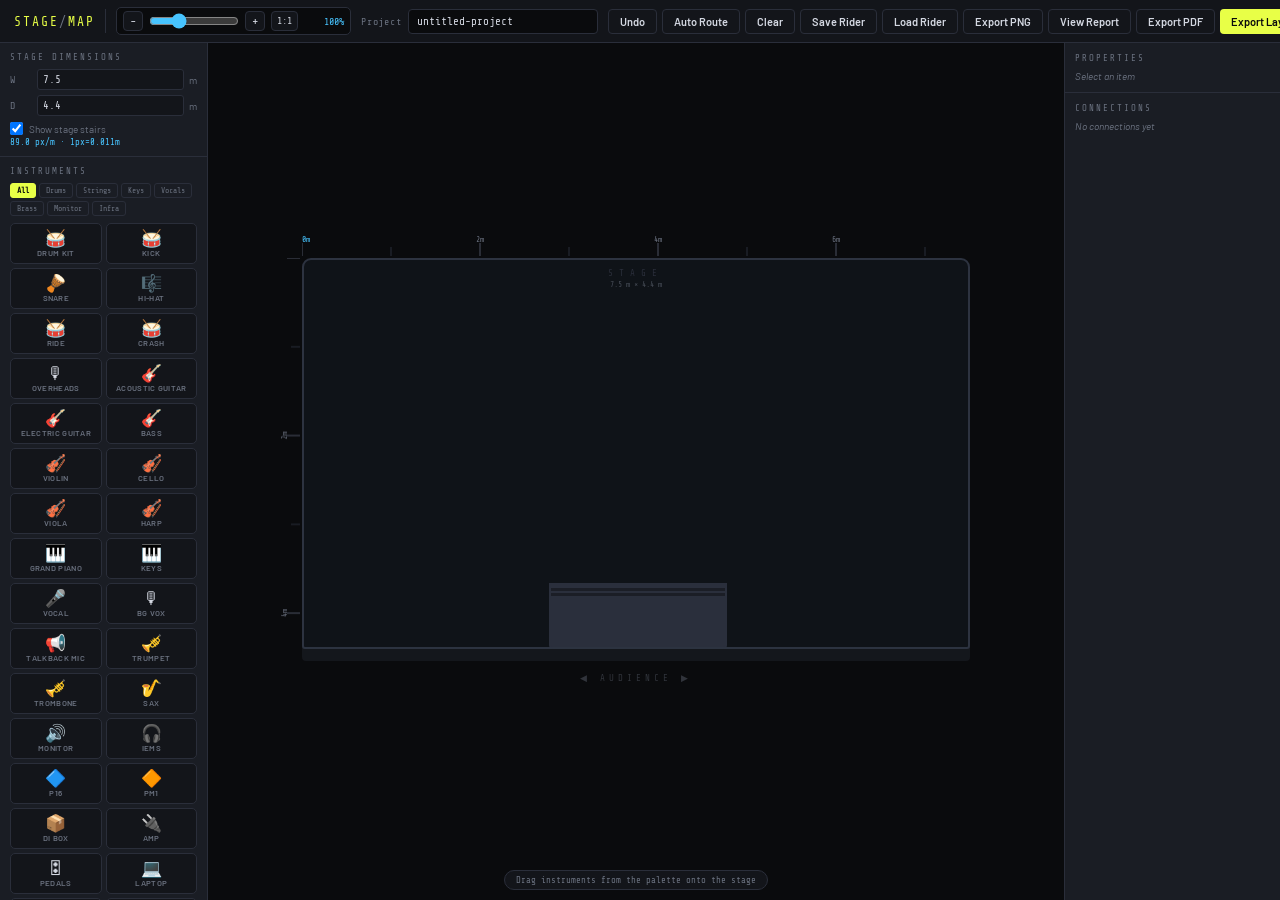
==== stage-designer-v2.html @ 342ffa85 "first commit 2" ====
<!DOCTYPE html>
<html lang="en">
<head>
<meta charset="UTF-8">
<meta name="viewport" content="width=device-width, initial-scale=1.0">
<title>Stage Designer</title>
<style>
@import url('https://fonts.googleapis.com/css2?family=Share+Tech+Mono&family=Barlow:wght@300;400;600;700&display=swap');
:root {
  --bg:#0a0b0d; --surface:#13151a; --panel:#1a1d24; --border:#2a2e3a;
  --accent:#e8ff47; --accent2:#47c4ff; --accent3:#ff6b47; --accent4:#c47fff;
  --text:#d4d8e2; --muted:#6b7280; --stage-bg:#0f1318; --stage-border:#2d3340;
}
*{box-sizing:border-box;margin:0;padding:0;}
body{font-family:'Barlow',sans-serif;background:var(--bg);color:var(--text);height:100vh;overflow:hidden;display:flex;flex-direction:column;}
/* HEADER */
header{display:flex;align-items:center;gap:10px;padding:7px 14px;background:var(--surface);border-bottom:1px solid var(--border);flex-shrink:0;z-index:100;}
.logo{font-family:'Share Tech Mono',monospace;font-size:13px;color:var(--accent);letter-spacing:2px;white-space:nowrap;}
.logo span{color:var(--muted);}
header .sep{width:1px;height:24px;background:var(--border);flex-shrink:0;}
.header-btns{display:flex;gap:5px;margin-left:auto;}
.project-name-wrap{display:flex;align-items:center;gap:6px;margin-left:auto;}
.project-name-label{font-size:10px;color:var(--muted);font-family:'Share Tech Mono',monospace;letter-spacing:.8px;white-space:nowrap;}
.project-name-input{width:190px;max-width:32vw;background:var(--bg);border:1px solid var(--border);border-radius:4px;padding:5px 8px;color:var(--text);font-size:11px;font-family:'Share Tech Mono',monospace;outline:none;}
.project-name-input:focus{border-color:var(--accent2);}
.btn{padding:5px 11px;border-radius:4px;font-family:'Barlow',sans-serif;font-size:11px;font-weight:600;cursor:pointer;border:none;transition:all .15s;white-space:nowrap;}
.btn-ghost{background:transparent;border:1px solid var(--border);color:var(--text);}
.btn-ghost:hover{border-color:var(--accent);color:var(--accent);}
.btn-primary{background:var(--accent);color:#0a0b0d;}
.btn-primary:hover{background:#d4e83d;}
.btn-danger{background:transparent;border:1px solid var(--accent3);color:var(--accent3);}
.btn-danger:hover{background:var(--accent3);color:#fff;}
.zoom-controls{display:flex;align-items:center;gap:6px;background:var(--bg);border:1px solid var(--border);border-radius:5px;padding:3px 6px;}
.zoom-btn{width:20px;height:20px;border:1px solid var(--border);border-radius:4px;background:var(--surface);color:var(--text);font-family:'Share Tech Mono',monospace;font-size:12px;cursor:pointer;line-height:1;}
.zoom-btn:hover{border-color:var(--accent2);color:var(--accent2);}
.zoom-range{width:90px;accent-color:var(--accent2);}
.zoom-value{font-family:'Share Tech Mono',monospace;font-size:10px;color:var(--accent2);width:40px;text-align:right;}
/* LAYOUT */
.workspace{display:flex;flex:1;overflow:hidden;}
/* SIDEBAR */
.sidebar{width:208px;flex-shrink:0;background:var(--panel);border-right:1px solid var(--border);display:flex;flex-direction:column;overflow-y:auto;}
.ss{padding:9px 10px;border-bottom:1px solid var(--border);}
.st{font-family:'Share Tech Mono',monospace;font-size:9px;color:var(--muted);text-transform:uppercase;letter-spacing:2px;margin-bottom:7px;}
/* DIMS */
.dim-row{display:flex;align-items:center;gap:5px;margin-bottom:5px;}
.dim-label{font-size:10px;color:var(--muted);width:22px;flex-shrink:0;font-family:'Share Tech Mono',monospace;}
.dim-input{flex:1;min-width:0;background:var(--surface);border:1px solid var(--border);border-radius:3px;padding:3px 5px;color:var(--text);font-size:11px;font-family:'Share Tech Mono',monospace;outline:none;}
.dim-input:focus{border-color:var(--accent);}
.dim-unit{font-size:10px;color:var(--muted);flex-shrink:0;}
.scale-d{font-family:'Share Tech Mono',monospace;font-size:9px;color:var(--accent2);margin-top:2px;}
/* CATS */
.cat-tabs{display:flex;flex-wrap:wrap;gap:3px;margin-bottom:7px;}
.cat-tab{padding:2px 6px;font-size:8px;font-family:'Share Tech Mono',monospace;border-radius:3px;cursor:pointer;border:1px solid var(--border);background:transparent;color:var(--muted);transition:all .12s;}
.cat-tab.active{background:var(--accent);color:#0a0b0d;border-color:var(--accent);font-weight:700;}
/* PALETTE */
.pal-grid{display:grid;grid-template-columns:1fr 1fr;gap:4px;}
.pal-tile{background:var(--surface);border:1px solid var(--border);border-radius:5px;padding:5px 3px;cursor:grab;text-align:center;transition:all .15s;user-select:none;display:flex;flex-direction:column;align-items:center;gap:2px;}
.pal-tile:hover{border-color:var(--accent);background:rgba(232,255,71,.05);}
.pal-tile.snake-tile{border-color:#c47fff44;background:#13101a;}
.pal-tile.snake-tile:hover{border-color:var(--accent4);}
.pal-tile:active{cursor:grabbing;}
.ti{font-size:17px;line-height:1;}
.tn{font-size:8px;color:var(--muted);font-weight:600;text-transform:uppercase;letter-spacing:.3px;}
/* CABLES */
.cable-colors{display:flex;flex-direction:column;gap:3px;}
.ccrow{display:flex;align-items:center;gap:6px;cursor:pointer;padding:3px 4px;border-radius:3px;transition:background .1s;}
.ccrow:hover{background:var(--surface);}
.ccrow.selected{background:var(--surface);outline:1px solid var(--border);}
.cswatch{width:14px;height:6px;border-radius:2px;flex-shrink:0;}
.clabel{font-size:10px;color:var(--text);}
/* LEGEND */
.leg-list{display:flex;flex-direction:column;gap:3px;}
.leg-item{display:flex;align-items:center;gap:6px;font-size:10px;color:var(--text);}
.leg-dot{width:8px;height:8px;border-radius:50%;flex-shrink:0;}
/* STAGE */
.stage-container{flex:1;background:var(--bg);overflow:hidden;position:relative;}
.stage-hint{position:absolute;bottom:10px;left:50%;transform:translateX(-50%);font-family:'Share Tech Mono',monospace;font-size:9px;color:var(--muted);background:var(--surface);padding:4px 11px;border-radius:20px;border:1px solid var(--border);pointer-events:none;white-space:nowrap;z-index:10;}
#canvas-wrap{width:100%;height:100%;position:relative;overflow:hidden;}
#canvas-wrap.is-panning{cursor:grabbing;}
canvas#conn-canvas{position:absolute;top:0;left:0;width:100%;height:100%;pointer-events:auto;z-index:2;}
#stage-platform{position:absolute;background:var(--stage-bg);border:2px solid var(--stage-border);border-radius:9px 9px 3px 3px;z-index:0;}
#stage-platform::after{content:'';position:absolute;bottom:-14px;left:-2px;right:-2px;height:14px;background:var(--stage-border);border-radius:0 0 4px 4px;opacity:.3;}
#stage-stairs{position:absolute;bottom:-2px;height:16px;background:var(--stage-border);border:2px solid var(--stage-border);border-top:none;border-radius:0 0 4px 4px;opacity:.9;display:none;pointer-events:none;}
#stage-stairs::before,#stage-stairs::after{content:'';position:absolute;left:0;right:0;height:3px;background:rgba(10,11,13,.45);}
#stage-stairs::before{top:5px;}
#stage-stairs::after{top:10px;}
#stage-inner-label{position:absolute;top:8px;left:50%;transform:translateX(-50%);display:flex;flex-direction:column;align-items:center;gap:2px;pointer-events:none;z-index:1;}
#stage-name{font-family:'Share Tech Mono',monospace;font-size:9px;color:var(--border);letter-spacing:6px;}
#stage-dims{font-family:'Share Tech Mono',monospace;font-size:8px;color:var(--muted);opacity:.6;}
#ruler-h,#ruler-v{position:absolute;background:transparent;z-index:1;pointer-events:none;}
#ruler-h{height:20px;}#ruler-v{width:20px;}
#audience-label{position:absolute;font-family:'Share Tech Mono',monospace;font-size:9px;color:var(--muted);letter-spacing:4px;opacity:.4;pointer-events:none;z-index:1;text-align:center;white-space:nowrap;}
/* INSTRUMENTS */
.si{position:absolute;z-index:3;cursor:move;display:flex;flex-direction:column;align-items:center;gap:2px;user-select:none;padding:4px;}
.si:hover .ib{border-color:var(--accent);}
.si.selected .ib{border-color:var(--accent);box-shadow:0 0 0 2px rgba(232,255,71,.2);}
.si.connecting-source .ib{border-color:var(--accent2);animation:pc 1s ease-in-out infinite;}
@keyframes pc{0%,100%{box-shadow:0 0 0 2px rgba(71,196,255,.3);}50%{box-shadow:0 0 0 7px rgba(71,196,255,.07);}}
.ib{background:var(--panel);border:2px solid var(--border);border-radius:8px;display:flex;align-items:center;justify-content:center;transition:all .15s;position:relative;flex-shrink:0;}
/* SNAKE specific */
.si.is-snake .ib{border-color:#c47fff55;background:#120f1a;border-radius:4px;}
.si.is-snake:hover .ib{border-color:var(--accent4);}
.si.is-snake.selected .ib{border-color:var(--accent4);box-shadow:0 0 0 2px rgba(196,127,255,.25);}
.si.is-snake .snake-channels{display:grid;grid-template-columns:repeat(4, minmax(0, 1fr));gap:3px;padding:3px;justify-content:center;width:100%;max-width:120px;margin:0 auto;}
.si.is-snake .snake-ch-pin{width:14px;height:14px;border-radius:50%;border:1.5px solid var(--accent4);cursor:crosshair;position:relative;transition:all .12s;flex-shrink:0;display:flex;align-items:center;justify-content:center;font-family:'Share Tech Mono',monospace;font-size:7px;line-height:1;color:#d9b8ff;font-weight:700;}
.si.is-snake .snake-ch-pin:hover{background:var(--accent4);transform:scale(1.3);}
.si.is-snake .snake-ch-pin.used{background:rgba(196,127,255,.4);}
.si.is-snake .snake-ch-pin.out-pin{color:#9affca;border-color:#47ffa0;}
.snake-label-row{display:flex;align-items:center;gap:4px;padding:2px 4px;}
.snake-badge{font-family:'Share Tech Mono',monospace;font-size:8px;color:var(--accent4);background:rgba(196,127,255,.1);border:1px solid #c47fff44;padding:1px 5px;border-radius:10px;white-space:nowrap;}
/* channel badge */
.ich{position:absolute;top:-6px;right:-6px;background:var(--accent);color:#0a0b0d;font-family:'Share Tech Mono',monospace;font-size:7px;font-weight:700;min-width:15px;height:15px;border-radius:8px;padding:0 2px;display:flex;align-items:center;justify-content:center;}
.ilabel{font-size:9px;color:var(--text);font-weight:600;text-align:center;white-space:nowrap;background:rgba(10,11,13,.88);padding:1px 5px;border-radius:3px;max-width:90px;overflow:hidden;text-overflow:ellipsis;}
.iconn{position:absolute;bottom:-4px;left:50%;transform:translateX(-50%);width:8px;height:8px;background:var(--accent2);border-radius:50%;border:2px solid var(--bg);cursor:crosshair;z-index:5;transition:all .15s;}
.iconn:hover{transform:translateX(-50%) scale(1.5);background:#fff;}
.iconn.used{background:rgba(71,196,255,.45);border-color:#1a1d24;cursor:not-allowed;}
.iconn.stereo-left{left:40%;}
.iconn.stereo-right{left:60%;}
.pin-tag{position:absolute;bottom:-16px;font-family:'Share Tech Mono',monospace;font-size:7px;color:var(--accent2);opacity:.85;pointer-events:none;}
.pin-tag.left{left:37%;}
.pin-tag.right{left:57%;}
.drum-pin-row{display:flex;flex-wrap:wrap;justify-content:center;gap:6px;max-width:120px;margin-top:2px;}
.drum-pin-wrap{display:flex;flex-direction:column;align-items:center;gap:2px;min-width:16px;}
.drum-pin-row .iconn{position:static;transform:none;left:auto;bottom:auto;width:9px;height:9px;border-width:1.5px;}
.drum-pin-row .iconn:hover{transform:scale(1.35);}
.drum-pin-tag{position:static;left:auto;bottom:auto;font-size:7px;line-height:1;color:var(--accent2);opacity:.9;}
.iface{display:flex;flex-direction:column;align-items:center;gap:2px;}
/* RIGHT PANEL */
.rpanel{width:216px;flex-shrink:0;background:var(--panel);border-left:1px solid var(--border);display:flex;flex-direction:column;overflow-y:auto;}
.pss{padding:10px;border-bottom:1px solid var(--border);}
.pst{font-family:'Share Tech Mono',monospace;font-size:9px;color:var(--muted);text-transform:uppercase;letter-spacing:2px;margin-bottom:7px;}
.pr{display:flex;flex-direction:column;gap:2px;margin-bottom:7px;}
.plbl{font-size:10px;color:var(--muted);}
.pi{background:var(--surface);border:1px solid var(--border);border-radius:3px;padding:4px 6px;color:var(--text);font-size:11px;font-family:'Barlow',sans-serif;width:100%;outline:none;}
.pi:focus{border-color:var(--accent);}
/* size slider */
.size-row{display:flex;align-items:center;gap:7px;margin-bottom:7px;}
.size-row label{font-size:10px;color:var(--muted);width:54px;flex-shrink:0;}
.size-row input[type=range]{flex:1;accent-color:var(--accent);}
.size-val{font-family:'Share Tech Mono',monospace;font-size:10px;color:var(--accent);width:28px;text-align:right;flex-shrink:0;}
.angle-row{display:flex;align-items:center;gap:7px;margin-bottom:7px;}
.angle-row label{font-size:10px;color:var(--muted);width:54px;flex-shrink:0;}
.angle-row input[type=range]{flex:1;accent-color:var(--accent2);}
/* snake props */
.snake-props{margin-top:4px;}
.clist{padding:10px;flex:1;overflow-y:auto;}
.ci{background:var(--surface);border:1px solid var(--border);border-radius:4px;padding:5px 7px;margin-bottom:4px;display:flex;align-items:center;gap:6px;font-size:10px;}
.ci.active{border-color:var(--accent2);box-shadow:0 0 0 1px rgba(71,196,255,.2) inset;}
.cdot{width:7px;height:7px;border-radius:50%;flex-shrink:0;}
.ctext{flex:1;color:var(--text);line-height:1.4;}
.cdel{background:none;border:none;color:var(--muted);cursor:pointer;font-size:13px;}
.cdel:hover{color:var(--accent3);}
.no-conn{font-size:10px;color:var(--muted);font-style:italic;}
.conn-focus-meta{font-size:10px;color:var(--accent2);margin-bottom:7px;font-family:'Share Tech Mono',monospace;}
/* DELETE ZONE */
#dz{position:absolute;bottom:10px;right:226px;background:rgba(255,107,71,.1);border:2px dashed var(--accent3);border-radius:6px;padding:6px 12px;font-family:'Share Tech Mono',monospace;font-size:9px;color:var(--accent3);pointer-events:none;opacity:0;transition:opacity .2s;z-index:20;}
#dz.visible{opacity:1;pointer-events:all;}
::-webkit-scrollbar{width:3px;}::-webkit-scrollbar-track{background:transparent;}::-webkit-scrollbar-thumb{background:var(--border);border-radius:2px;}
</style>
</head>
<body>
<header>
  <div class="logo">STAGE<span>/</span>MAP</div>
  <div class="sep"></div>
  <div class="zoom-controls" title="Stage zoom">
    <button class="zoom-btn" onclick="changeZoom(-0.1)">-</button>
    <input id="zoom-range" class="zoom-range" type="range" min="50" max="220" step="5" value="100" oninput="setZoom(this.value/100)">
    <button class="zoom-btn" onclick="changeZoom(0.1)">+</button>
    <button class="zoom-btn" style="width:auto;padding:0 5px;font-size:10px;" onclick="resetZoom()">1:1</button>
    <span id="zoom-value" class="zoom-value">100%</span>
  </div>
  <div class="project-name-wrap">
    <label class="project-name-label" for="project-name">Project</label>
    <input id="project-name" class="project-name-input" type="text" value="untitled-project" oninput="updateProjectName(this.value)">
  </div>
  <div class="header-btns">
    <button class="btn btn-ghost" onclick="undoAction()">Undo</button>
    <button class="btn btn-ghost" onclick="autoRouteStereoSuggestion()">Auto Route</button>
    <button class="btn btn-ghost" onclick="clearAll()">Clear</button>
    <button class="btn btn-ghost" onclick="saveRider()">Save Rider</button>
    <button class="btn btn-ghost" onclick="triggerLoadRider()">Load Rider</button>
    <button class="btn btn-ghost" onclick="exportPNG()">Export PNG</button>
    <button class="btn btn-ghost" onclick="viewReport()">View Report</button>
    <button class="btn btn-ghost" onclick="exportPDFReport()">Export PDF</button>
    <button class="btn btn-primary" onclick="exportJSON()">Export Layout</button>
  </div>
</header>

<input id="rider-file" type="file" accept="application/json,.json" style="display:none;">

<div class="workspace">
  <!-- LEFT -->
  <div class="sidebar">
    <div class="ss">
      <div class="st">Stage Dimensions</div>
      <div class="dim-row"><span class="dim-label">W</span><input class="dim-input" id="dim-w" type="number" value="7.5" min="3" max="80" step="0.5" oninput="updateStage()"><span class="dim-unit">m</span></div>
      <div class="dim-row"><span class="dim-label">D</span><input class="dim-input" id="dim-d" type="number" value="4.4" min="2" max="50" step="0.5" oninput="updateStage()"><span class="dim-unit">m</span></div>
      <div style="display:flex;align-items:center;gap:6px;margin-top:6px;font-size:10px;color:var(--muted);">
        <input id="stage-stairs-toggle" type="checkbox" checked onchange="toggleStageStairs(this.checked)">
        <label for="stage-stairs-toggle">Show stage stairs</label>
      </div>
      <div class="scale-d" id="scale-d">— px/m</div>
    </div>
    <div class="ss">
      <div class="st">Instruments</div>
      <div class="cat-tabs" id="cat-tabs"></div>
      <div class="pal-grid" id="pal"></div>
    </div>
    <div class="ss">
      <div class="st">Snakes</div>
      <div class="pal-grid" id="snake-pal"></div>
    </div>
    <div class="ss">
      <div class="st">Cable Type</div>
      <div class="cable-colors" id="cable-colors"></div>
    </div>
    <div class="ss">
      <div class="st">Legend</div>
      <div class="leg-list" id="legend"></div>
    </div>
    <div class="ss">
      <div class="st">Tips</div>
      <div style="font-size:10px;color:var(--muted);line-height:1.65;">
        <span style="color:var(--accent2);">Arrange:</span> drag from palette, drag to move.<br>
        <span style="color:var(--accent2);">Connect:</span> click a blue pin → click destination pin.<br>
        <span style="color:var(--accent4);">Snake pins:</span> click a pin to connect it.<br>
        Drag to <span style="color:var(--accent3);">delete zone</span> to remove.
      </div>
    </div>
  </div>

  <!-- STAGE -->
  <div class="stage-container">
    <div id="canvas-wrap">
      <canvas id="conn-canvas"></canvas>
      <div id="stage-platform"><div id="stage-stairs"></div><div id="stage-inner-label"><div id="stage-name">STAGE</div><div id="stage-dims">7.5 m × 4.4 m</div></div></div>
      <canvas id="ruler-h"></canvas>
      <canvas id="ruler-v"></canvas>
      <div id="audience-label">◀ AUDIENCE ▶</div>
      <div id="dz">🗑 DROP TO DELETE</div>
    </div>
    <div class="stage-hint" id="stage-hint">Drag instruments from the palette onto the stage</div>
  </div>

  <!-- RIGHT -->
  <div class="rpanel">
    <div class="pss">
      <div class="pst">Properties</div>
      <div id="no-sel" style="font-size:10px;color:var(--muted);font-style:italic;">Select an item</div>
      <div id="prop-fields" style="display:none;">
        <div class="pr"><label class="plbl">Label</label><input class="pi" id="p-label" type="text" oninput="updProp('label',this.value)"></div>
        <div class="pr"><label class="plbl">Channel / Input</label><input class="pi" id="p-ch" type="text" placeholder="CH 1" oninput="updProp('channel',this.value)"></div>
        <div class="pr"><label class="plbl">Notes</label><input class="pi" id="p-notes" type="text" placeholder="DI, 48v…" oninput="updProp('notes',this.value)"></div>
        <div class="size-row">
          <label>Size</label>
          <input type="range" id="p-size" min="32" max="120" step="4" value="52" oninput="updSize(this.value)">
          <span class="size-val" id="p-size-val">52</span>
        </div>
        <div class="angle-row">
          <label>Angle</label>
          <input type="range" id="p-angle" min="-180" max="180" step="5" value="0" oninput="updAngle(this.value)">
          <span class="size-val" id="p-angle-val">0°</span>
        </div>
        <div id="snake-extra" style="display:none;" class="snake-props">
          <div class="pr"><label class="plbl">Channels (count)</label><input class="pi" id="p-snake-ch" type="number" min="4" max="64" step="4" value="16" oninput="updSnakeChannels(this.value)"></div>
        </div>

        <div id="drum-extra" style="display:none;" class="snake-props">
          <div class="pr">
            <label class="plbl">Drum Mics</label>
            <div style="display:flex;flex-direction:column;gap:5px;background:var(--surface);border:1px solid var(--border);border-radius:4px;padding:8px;">
              <label style="font-size:11px;"><input type="checkbox" value="Kick" onchange="toggleDrumMic(this)"> Kick</label>
              <label style="font-size:11px;"><input type="checkbox" value="Hi-Hat" onchange="toggleDrumMic(this)"> Hi-Hat</label>
              <label style="font-size:11px;"><input type="checkbox" value="Snare" onchange="toggleDrumMic(this)"> Snare</label>
              <label style="font-size:11px;"><input type="checkbox" value="Tom 1" onchange="toggleDrumMic(this)"> Tom 1</label>
              <label style="font-size:11px;"><input type="checkbox" value="Tom 2" onchange="toggleDrumMic(this)"> Tom 2</label>
              <label style="font-size:11px;"><input type="checkbox" value="Tom 3" onchange="toggleDrumMic(this)"> Tom 3</label>
              <label style="font-size:11px;"><input type="checkbox" value="Ride" onchange="toggleDrumMic(this)"> Ride</label>
              <label style="font-size:11px;"><input type="checkbox" value="Crash" onchange="toggleDrumMic(this)"> Crash</label>
              <label style="font-size:11px;"><input type="checkbox" value="Overhead Mono" onchange="toggleDrumMic(this)"> Overhead Mono</label>
              <label style="font-size:11px;"><input type="checkbox" value="Overheads Stereo" onchange="toggleDrumMic(this)"> Overheads Stereo</label>
            </div>
          </div>
          <div class="pr">
            <label class="plbl">Selected Drum Inputs</label>
            <div id="drum-mic-summary" style="font-size:10px;color:var(--accent2);line-height:1.5;background:var(--surface);border:1px solid var(--border);border-radius:4px;padding:8px;">No drum mics selected</div>
          </div>
        </div>

        <button class="btn btn-danger" style="width:100%;margin-top:3px;" onclick="deleteSelected()">Remove</button>
      </div>
    </div>
    <div class="clist">
      <div class="pst">Connections</div>
      <div id="conn-list"><div class="no-conn">No connections yet</div></div>
    </div>
  </div>
</div>

<script>
// ═══════════════════════════════════════════════════════════════
// DATA
// ═══════════════════════════════════════════════════════════════

const CATS = [
  {id:'all',label:'All'},{id:'drums',label:'Drums'},{id:'strings',label:'Strings'},
  {id:'keys',label:'Keys'},{id:'vocals',label:'Vocals'},{id:'brass',label:'Brass'},
  {id:'monitor',label:'Monitor'},{id:'infra',label:'Infra'},
];

const INSTRUMENTS = [
  {type:'drumkit',   cat:'drums',   icon:'🥁', name:'Drum Kit',      wide:true },
  {type:'kick',      cat:'drums',   icon:'🥁', name:'Kick',          wide:false},
  {type:'snare',     cat:'drums',   icon:'🪘', name:'Snare',         wide:false},
  {type:'hihat',     cat:'drums',   icon:'🎼', name:'Hi-Hat',        wide:false},
  {type:'ride',      cat:'drums',   icon:'🥁', name:'Ride',          wide:false},
  {type:'crash',     cat:'drums',   icon:'🥁', name:'Crash',         wide:false},
  {type:'overheads', cat:'drums',   icon:'🎙', name:'Overheads',     wide:false},
  {type:'acguitar',  cat:'strings', icon:'🎸', name:'Acoustic Guitar', wide:false},
  {type:'elguitar',  cat:'strings', icon:'🎸', name:'Electric Guitar', wide:false},
  {type:'bass',      cat:'strings', icon:'🎸', name:'Bass',            wide:false},
  {type:'violin',    cat:'strings', icon:'🎻', name:'Violin',          wide:false},
  {type:'cello',     cat:'strings', icon:'🎻', name:'Cello',           wide:false},
  {type:'viola',     cat:'strings', icon:'🎻', name:'Viola',           wide:false},
  {type:'harp',      cat:'strings', icon:'🎻', name:'Harp',            wide:false},
  {type:'piano',     cat:'keys',    icon:'🎹', name:'Grand Piano',   wide:true, stereo:true },
  {type:'keys',      cat:'keys',    icon:'🎹', name:'Keys',          wide:false, stereo:true },
  {type:'vox',       cat:'vocals',  icon:'🎤', name:'Vocal',         wide:false},
  {type:'bgvox',     cat:'vocals',  icon:'🎙', name:'BG Vox',        wide:false},
  {type:'talkback',  cat:'vocals',  icon:'📢', name:'Talkback Mic',  wide:false},
  {type:'trumpet',   cat:'brass',   icon:'🎺', name:'Trumpet',     wide:false},
  {type:'trombone',  cat:'brass',   icon:'🎺', name:'Trombone',    wide:false},
  {type:'sax',       cat:'brass',   icon:'🎷', name:'Sax',         wide:false},
  {type:'monitor',   cat:'monitor', icon:'🔊', name:'Monitor',     wide:false, requiresOutput:true},
  {type:'iems',      cat:'monitor', icon:'🎧', name:'IEMs',        wide:false},
  {type:'p16',       cat:'monitor', icon:'🔷', name:'P16',         wide:false},
  {type:'pm1',       cat:'monitor', icon:'🔶', name:'PM1',         wide:false, requiresOutput:true},
  {type:'di',        cat:'infra',   icon:'📦', name:'DI Box',      wide:false},
  {type:'amp',       cat:'infra',   icon:'🔌', name:'Amp',         wide:false},
  {type:'pedals',    cat:'infra',   icon:'🎛', name:'Pedals',      wide:false},
  {type:'laptop',    cat:'infra',   icon:'💻', name:'Laptop',      wide:false},
  {type:'midipad',   cat:'infra',   icon:'🟦', name:'MIDI Pad',    wide:false},
  {type:'power',     cat:'infra',   icon:'⚡', name:'Power Outlet',wide:false},
];

const SNAKES = [
  {type:'snake8',  name:'8-ch Snake',  channels:8,  outputs:2 },
  {type:'snake16', name:'16-ch Snake', channels:16, outputs:4 },
  {type:'snake24', name:'24-ch Snake', channels:24, outputs:8 },
  {type:'snake32', name:'32-ch Snake', channels:32, outputs:8 },
];

const CABLE_TYPES = [
  {id:'xlr',      label:'XLR',       color:'#47c4ff'},
  {id:'ts',       label:'TS / TRS',  color:'#e8ff47'},
  {id:'speakon',  label:'Speakon',   color:'#ff6b47'},
  {id:'ethernet', label:'Ethernet',  color:'#ff9f47'},
  {id:'midi',     label:'MIDI',      color:'#c47fff'},
  {id:'digital',  label:'Digital',   color:'#47ffa0'},
  {id:'power',    label:'Power',     color:'#ff4747'},
];

// ═══════════════════════════════════════════════════════════════
// STATE
// ═══════════════════════════════════════════════════════════════

let instruments = [];   // {id, type, cat, icon, label, channel, notes, x, y, size, wide, isSnake, snakeChannels}
let connections = [];   // {id, fromId, toId, fromPin, toPin, cableType, color, label}
let selectedId = null;
let connectingFrom = null; // {id, pin} pin=null for regular, pin=number for snake
let isDraggingNew = false, newDragData = null;
let selectedCable = 'xlr';
let idCounter = 0;
let drawingLine = null;
let stageW = 7.5, stageD = 4.4;
let stagePx = {left:0,top:0,width:0,height:0};
let pxPerM = 1;
let showStageStairs = true;
let zoomLevel = 1;
let gestureStartZoom = 1;
const ZOOM_MIN = 0.5;
const ZOOM_MAX = 2.2;
let panX = 0;
let panY = 0;
let suppressCanvasClick = false;
let hasUnsavedChanges = false;
let hasInitialized = false;
let projectName = 'untitled-project';
const RIDER_FILE_EXTENSION = '.rider.json';
const HISTORY_LIMIT = 120;
let historyStack = [];
let redoStack = [];
let isRestoringHistory = false;
let connectionHandleCache = [];
let hoveredConnectionId = null;

// ═══════════════════════════════════════════════════════════════
// INIT
// ═══════════════════════════════════════════════════════════════

function init() {
  buildCatTabs(); buildPalette('all'); buildSnakePalette();
  buildCableColors(); buildLegend();
  resizeCanvas(); updateStage(true);
  window.addEventListener('resize', () => { resizeCanvas(); updateStage(true); });
  canvasWrap.addEventListener('wheel', handleStageZoomWheel, { passive: false });
  canvasWrap.addEventListener('gesturestart', handleStageGestureStart, { passive: false });
  canvasWrap.addEventListener('gesturechange', handleStageGestureChange, { passive: false });
  document.getElementById('rider-file').addEventListener('change', handleLoadRiderFile);
  document.getElementById('conn-canvas').addEventListener('mousedown', handleCableHandleMouseDown);
  document.getElementById('conn-canvas').addEventListener('mousemove', handleCanvasConnectionHover);
  document.getElementById('conn-canvas').addEventListener('mouseleave', () => setHoveredConnection(null));
  window.addEventListener('beforeunload', e => {
    if(!hasUnsavedChanges) return;
    e.preventDefault();
    e.returnValue = '';
  });
  document.addEventListener('keydown', handleKeyboardShortcuts);
  hasInitialized = true;
  markClean();
  updateProjectNameUI();
  applyZoom();
  pushHistoryState();
  render();
}

function handleKeyboardShortcuts(e) {
  const key = (e.key || '').toLowerCase();
  const ctrlOrMeta = e.ctrlKey || e.metaKey;
  if(!ctrlOrMeta) return;
  const ae = document.activeElement;
  const isEditable = !!(ae && (ae.tagName === 'INPUT' || ae.tagName === 'TEXTAREA' || ae.isContentEditable));

  if(key === 's') {
    e.preventDefault();
    saveRider();
    return;
  }

  if(key === 'z' && !e.shiftKey) {
    if(isEditable) return;
    e.preventDefault();
    undoAction();
    return;
  }

  if(key === '=' || key === '+') {
    e.preventDefault();
    changeZoom(0.1);
    return;
  }

  if(key === '-' || key === '_') {
    e.preventDefault();
    changeZoom(-0.1);
    return;
  }

  if(key === '0') {
    e.preventDefault();
    resetZoom();
  }
}

function positionWorldElement(el, x, y) {
  if(!el) return;
  el.style.left = `${panX + (x * zoomLevel)}px`;
  el.style.top = `${panY + (y * zoomLevel)}px`;
  el.style.transformOrigin = 'top left';
  el.style.transform = `scale(${zoomLevel})`;
}

function applyZoom() {
  positionWorldElement(document.getElementById('stage-platform'), stagePx.left, stagePx.top);
  positionWorldElement(document.getElementById('ruler-h'), stagePx.left, stagePx.top - 22);
  positionWorldElement(document.getElementById('ruler-v'), stagePx.left - 22, stagePx.top);
  positionWorldElement(document.getElementById('audience-label'), stagePx.left, stagePx.top + stagePx.height + 24);

  instruments.forEach(instr => {
    const el = getEl(instr.id);
    if(el) positionWorldElement(el, instr.x, instr.y);
  });

  const zr = document.getElementById('zoom-range');
  if(zr) zr.value = Math.round(zoomLevel * 100);
  const zv = document.getElementById('zoom-value');
  if(zv) zv.textContent = `${Math.round(zoomLevel * 100)}%`;
  render();
}

function setZoom(nextZoom, anchorX, anchorY) {
  const oldZoom = zoomLevel;
  const z = Math.min(ZOOM_MAX, Math.max(ZOOM_MIN, Number(nextZoom) || 1));
  if(Math.abs(z - zoomLevel) < 0.001) return;
  if(Number.isFinite(anchorX) && Number.isFinite(anchorY)) {
    const worldX = (anchorX - panX) / oldZoom;
    const worldY = (anchorY - panY) / oldZoom;
    panX = anchorX - (worldX * z);
    panY = anchorY - (worldY * z);
  }
  zoomLevel = z;
  applyZoom();
}

function changeZoom(delta) {
  const wr = canvasWrap.getBoundingClientRect();
  const anchorX = (wr.width || 0) / 2;
  const anchorY = (wr.height || 0) / 2;
  setZoom(zoomLevel + delta, anchorX, anchorY);
}

function resetZoom() {
  setZoom(1);
  setPan(0, 0);
}

function setPan(nextX, nextY) {
  panX = Number(nextX) || 0;
  panY = Number(nextY) || 0;
  applyZoom();
}

function handleStageZoomWheel(e) {
  // Pinch zoom on trackpads is exposed as Ctrl/Meta-modified wheel in most browsers.
  if(e.ctrlKey || e.metaKey) {
    e.preventDefault();
    const factor = Math.exp(-e.deltaY * 0.0022);
    const nextZoom = zoomLevel * factor;
    const wr = canvasWrap.getBoundingClientRect();
    setZoom(nextZoom, e.clientX - wr.left, e.clientY - wr.top);
    return;
  }

  // Shift + wheel performs horizontal side scroll.
  if(e.shiftKey) {
    e.preventDefault();
    const horizontalDelta = Math.abs(e.deltaX) > 0 ? e.deltaX : e.deltaY;
    setPan(panX - horizontalDelta, panY);
    return;
  }

  // Two-finger trackpad scroll pans the stage viewport.
  e.preventDefault();
  setPan(panX - e.deltaX, panY - e.deltaY);
}

function handleStageGestureStart(e) {
  e.preventDefault();
  gestureStartZoom = zoomLevel;
}

function handleStageGestureChange(e) {
  // Safari exposes pinch as gesture events with a relative scale.
  e.preventDefault();
  const nextZoom = gestureStartZoom * (e.scale || 1);
  const wr = canvasWrap.getBoundingClientRect();
  setZoom(nextZoom, (wr.width || 0) / 2, (wr.height || 0) / 2);
}

function startPanDrag(e) {
  if(e.button !== 0) return;
  if(e.target.closest('.si')) return;
  const startX = e.clientX;
  const startY = e.clientY;
  const startPanX = panX;
  const startPanY = panY;
  let moved = false;
  canvasWrap.classList.add('is-panning');

  function onMove(ev) {
    const dx = ev.clientX - startX;
    const dy = ev.clientY - startY;
    if(Math.abs(dx) > 2 || Math.abs(dy) > 2) moved = true;
    setPan(startPanX + dx, startPanY + dy);
  }

  function onUp() {
    canvasWrap.classList.remove('is-panning');
    if(moved) suppressCanvasClick = true;
    document.removeEventListener('mousemove', onMove);
    document.removeEventListener('mouseup', onUp);
  }

  document.addEventListener('mousemove', onMove);
  document.addEventListener('mouseup', onUp);
}

function markDirty() {
  if(!hasInitialized) return;
  hasUnsavedChanges = true;
  document.title = '* Stage Designer';
}

function markClean() {
  hasUnsavedChanges = false;
  document.title = 'Stage Designer';
}

function sanitizeProjectName(name) {
  const base = (name || '').trim() || 'untitled-project';
  return base.replace(/[\\/:*?"<>|]/g, '-').replace(/\s+/g, '-').replace(/-+/g, '-').replace(/^[-.]+|[-.]+$/g, '') || 'untitled-project';
}

function updateProjectName(name) {
  const normalized = (name || '').trim();
  projectName = normalized || 'untitled-project';
  markDirty();
}

function updateProjectNameUI() {
  const input = document.getElementById('project-name');
  if(input) input.value = projectName;
}

function setProjectNameFromFileName(fileName) {
  if(!fileName) return;
  let withoutExt = fileName;
  if(withoutExt.toLowerCase().endsWith(RIDER_FILE_EXTENSION.toLowerCase())) {
    withoutExt = withoutExt.slice(0, -RIDER_FILE_EXTENSION.length);
  } else {
    withoutExt = withoutExt.replace(/\.[^.]+$/, '');
  }
  projectName = withoutExt || 'untitled-project';
  updateProjectNameUI();
}

function getRiderSaveFileName() {
  return sanitizeProjectName(projectName) + RIDER_FILE_EXTENSION;
}

function normalizeSnakeChannels(value) {
  const n = Math.max(4, Math.min(64, parseInt(value, 10) || 16));
  return Math.round(n / 4) * 4;
}

function cloneInstruments(list) {
  return list.map(i => ({
    ...i,
    drumMics: Array.isArray(i.drumMics) ? [...i.drumMics] : i.drumMics,
  }));
}

function cloneConnections(list) {
  return list.map(c => ({...c}));
}

function captureSnapshot() {
  return {
    projectName,
    stageW,
    stageD,
    showStageStairs,
    instruments: cloneInstruments(instruments),
    connections: cloneConnections(connections),
    selectedId,
    idCounter,
    selectedCable,
  };
}

function applySnapshot(snapshot, keepCleanState) {
  isRestoringHistory = true;
  instruments.forEach(i => { const el = getEl(i.id); if(el) el.remove(); });

  projectName = snapshot.projectName || 'untitled-project';
  stageW = snapshot.stageW;
  stageD = snapshot.stageD;
  showStageStairs = snapshot.showStageStairs !== false;
  instruments = cloneInstruments(snapshot.instruments || []);
  connections = cloneConnections(snapshot.connections || []);
  selectedId = snapshot.selectedId || null;
  idCounter = snapshot.idCounter || 0;
  selectedCable = snapshot.selectedCable || 'xlr';
  connectingFrom = null;
  drawingLine = null;

  document.getElementById('dim-w').value = stageW;
  document.getElementById('dim-d').value = stageD;
  const stairsToggle = document.getElementById('stage-stairs-toggle');
  if(stairsToggle) stairsToggle.checked = showStageStairs;
  updateProjectNameUI();
  instruments.forEach(renderInstrument);
  updateStage(true);

  if(selectedId && instruments.some(i => i.id === selectedId)) {
    selectInstrument(selectedId);
  } else {
    selectedId = null;
    document.getElementById('no-sel').style.display='';
    document.getElementById('prop-fields').style.display='none';
  }

  if(keepCleanState) markClean();
  else markDirty();
  isRestoringHistory = false;
}

function pushHistoryState() {
  if(isRestoringHistory) return;
  historyStack.push(captureSnapshot());
  if(historyStack.length > HISTORY_LIMIT) historyStack.shift();
  redoStack = [];
}

function undoAction() {
  if(historyStack.length <= 1) return;
  const current = historyStack.pop();
  redoStack.push(current);
  const previous = historyStack[historyStack.length - 1];
  applySnapshot(previous, false);
}

function serializeLayout() {
  return {
    version:3,
    created:new Date().toISOString(),
    projectName,
    stage:{widthM:stageW, depthM:stageD, showStairs:showStageStairs},
    instruments:instruments.map(({id,type,cat,icon,label,channel,notes,x,y,size,wide,angle,isSnake,snakeChannels,snakeOutputs,requiresOutput,drumMics})=>({id,type,cat,icon,label,channel,notes,x,y,size,wide,angle,isSnake,snakeChannels,snakeOutputs,requiresOutput,drumMics})),
    connections:connections.map(({id,fromId,toId,fromPin,toPin,cableType,color,label,routeX})=>({id,fromId,toId,fromPin,toPin,cableType,color,label,routeX})),
  };
}

function buildCatTabs() {
  const w = document.getElementById('cat-tabs'); w.innerHTML = '';
  CATS.forEach(c => {
    const b = document.createElement('button');
    b.className = 'cat-tab' + (c.id==='all'?' active':'');
    b.textContent = c.label;
    b.onclick = () => {
      document.querySelectorAll('.cat-tab').forEach(x=>x.classList.remove('active'));
      b.classList.add('active'); buildPalette(c.id);
    };
    w.appendChild(b);
  });
}

function buildPalette(cat) {
  const grid = document.getElementById('pal'); grid.innerHTML = '';
  const list = cat==='all' ? INSTRUMENTS : INSTRUMENTS.filter(i=>i.cat===cat);
  list.forEach(instr => {
    const t = makeTile(instr.icon, instr.name, false);
    t.addEventListener('dragstart', e => { isDraggingNew=true; newDragData={...instr,isSnake:false}; e.dataTransfer.effectAllowed='copy'; });
    t.addEventListener('dragend', () => { isDraggingNew=false; newDragData=null; });
    grid.appendChild(t);
  });
}

function buildSnakePalette() {
  const grid = document.getElementById('snake-pal'); grid.innerHTML = '';
  SNAKES.forEach(s => {
    const t = makeTile('🐍', s.name, true);
    t.addEventListener('dragstart', e => {
      isDraggingNew=true;
      newDragData={
		type:s.type,
		cat:'snake',
		icon:'🐍',
		name:s.name,
		isSnake:true,
		snakeChannels:s.channels,
		outputs:s.outputs,
		wide:false
	  };
      e.dataTransfer.effectAllowed='copy';
    });
    t.addEventListener('dragend', () => { isDraggingNew=false; newDragData=null; });
    grid.appendChild(t);
  });
}

function makeTile(icon, name, isSnake) {
  const t = document.createElement('div');
  t.className = 'pal-tile' + (isSnake?' snake-tile':'');
  t.draggable = true;
  t.innerHTML = `<div class="ti">${icon}</div><div class="tn">${name}</div>`;
  return t;
}

function buildCableColors() {
  const c = document.getElementById('cable-colors'); c.innerHTML = '';
  CABLE_TYPES.forEach(ct => {
    const r = document.createElement('div');
    r.className = 'ccrow' + (ct.id===selectedCable?' selected':'');
    r.id = 'cr-'+ct.id;
    r.innerHTML = `<div class="cswatch" style="background:${ct.color}"></div><span class="clabel">${ct.label}</span>`;
    r.onclick = () => { selectedCable=ct.id; document.querySelectorAll('.ccrow').forEach(x=>x.classList.remove('selected')); r.classList.add('selected'); };
    c.appendChild(r);
  });
}

function buildLegend() {
  const l = document.getElementById('legend'); l.innerHTML = '';
  CABLE_TYPES.forEach(ct => {
    const i = document.createElement('div'); i.className='leg-item';
    i.innerHTML = `<div class="leg-dot" style="background:${ct.color}"></div><span>${ct.label}</span>`;
    l.appendChild(i);
  });
}

// ═══════════════════════════════════════════════════════════════
// STAGE
// ═══════════════════════════════════════════════════════════════

function updateStage(skipDirty) {
  const prevW = stageW;
  const prevD = stageD;
  stageW = Math.max(2, Math.min(80, parseFloat(document.getElementById('dim-w').value)||7.5));
  stageD = Math.max(2, Math.min(50, parseFloat(document.getElementById('dim-d').value)||4.4));
  const wrap = document.getElementById('canvas-wrap');
  const ww = wrap.clientWidth||800, wh = wrap.clientHeight||600;
  pxPerM = Math.min(ww*.78/stageW, wh*.60/stageD);
  const sw = stageW*pxPerM, sh = stageD*pxPerM;
  const sl = (ww-sw)/2, st2 = (wh-sh)/2-18;
  const p = document.getElementById('stage-platform');
  p.style.width = `${sw}px`;
  p.style.height = `${sh}px`;
  p.style.bottom = 'unset';
  stagePx = {left:sl,top:st2,width:sw,height:sh};
  applyStageStairs();
  const a = document.getElementById('audience-label');
  a.style.width = `${sw}px`;
  document.getElementById('stage-dims').textContent = `${stageW} m × ${stageD} m`;
  document.getElementById('scale-d').textContent = `${pxPerM.toFixed(1)} px/m · 1px=${(1/pxPerM).toFixed(3)}m`;
  if(!skipDirty) {
    if(prevW !== stageW || prevD !== stageD) pushHistoryState();
    markDirty();
  }
  drawRulers(); applyZoom(); render();
}

function applyStageStairs() {
  const stairs = document.getElementById('stage-stairs');
  if(!stairs) return;
  if(!showStageStairs) {
    stairs.style.display = 'none';
    return;
  }
  const stairsWidth = Math.min(stagePx.width, 2 * pxPerM);
  const stairsDepth = 0.75 * pxPerM;
  stairs.style.display = 'block';
  stairs.style.width = `${stairsWidth}px`;
  stairs.style.height = `${stairsDepth}px`;
  stairs.style.left = `${(stagePx.width - stairsWidth) / 2}px`;
  stairs.style.bottom = '-2px';
}

function toggleStageStairs(enabled) {
  const next = !!enabled;
  if(showStageStairs === next) return;
  pushHistoryState();
  showStageStairs = next;
  applyStageStairs();
  markDirty();
  render();
}

function drawRulers() {
  const {left,top,width,height} = stagePx;
  // H ruler
  const rh = document.getElementById('ruler-h');
  rh.width = Math.ceil(width); rh.height = 20;
  Object.assign(rh.style, {width:width+'px', height:'20px'});
  const chx = rh.getContext('2d'); chx.clearRect(0,0,rh.width,20);
  chx.font='8px Share Tech Mono,monospace';
  for(let m=0;m<=stageW;m++){
    const x=Math.round(m*pxPerM), maj=m%2===0;
    chx.beginPath(); chx.moveTo(x,maj?7:11); chx.lineTo(x,20);
    chx.strokeStyle=maj?'#4a5060':'#282e3a'; chx.stroke();
    if(maj){ chx.fillStyle=m===0||m===stageW?'#47c4ff':'#6b7280'; chx.textAlign=m===0?'left':m===stageW?'right':'center'; chx.fillText(m+'m',x,6); }
  }
  // V ruler
  const rv = document.getElementById('ruler-v');
  rv.width=20; rv.height=Math.ceil(height);
  Object.assign(rv.style,{width:'20px',height:height+'px'});
  const cvx=rv.getContext('2d'); cvx.clearRect(0,0,20,rv.height);
  cvx.font='8px Share Tech Mono,monospace';
  for(let m=0;m<=stageD;m++){
    const y=Math.round(m*pxPerM), maj=m%2===0;
    cvx.beginPath(); cvx.moveTo(maj?7:11,y); cvx.lineTo(20,y);
    cvx.strokeStyle=maj?'#4a5060':'#282e3a'; cvx.stroke();
    if(maj&&m>0&&m<stageD){ cvx.save(); cvx.translate(7,y); cvx.rotate(-Math.PI/2); cvx.fillStyle='#6b7280'; cvx.textAlign='center'; cvx.fillText(m+'m',0,0); cvx.restore(); }
  }
}

// ═══════════════════════════════════════════════════════════════
// CANVAS / RENDER
// ═══════════════════════════════════════════════════════════════

function resizeCanvas() {
  const wrap = document.getElementById('canvas-wrap');
  const cv = document.getElementById('conn-canvas');
  cv.width=wrap.clientWidth; cv.height=wrap.clientHeight;
}

function getEl(id){ return document.getElementById('instr-'+id); }

function getCenterOf(id, pin) {
  if(pin !== undefined && pin !== null) {
    // Handle regular instrument pin keys (L/R/MONO)
    if(pin === 'L' || pin === 'R' || pin === 'MONO') {
      const pinClass = pin === 'L' ? 'stereo-left' : pin === 'R' ? 'stereo-right' : '';
      const selector = pinClass ? `.iconn.${pinClass}` : '.iconn';
      const instrEl = getEl(id);
      const el = instrEl ? instrEl.querySelector(selector) : null;
      if(!el) return getCenterOfEl(id);
      const wr = document.getElementById('canvas-wrap').getBoundingClientRect();
      const er = el.getBoundingClientRect();
      return {x: er.left-wr.left+er.width/2, y: er.top-wr.top+er.height/2};
    }

    // Get snake or dynamic pin position
    let el = document.getElementById(`pin-${id}-${pin}`);
    if(!el) {
      const instrEl = getEl(id);
      if(instrEl) {
        el = instrEl.querySelector(`.iconn[data-pin="${pin}"]`);
      }
    }
    if(!el) return getCenterOfEl(id);
    const wr = document.getElementById('canvas-wrap').getBoundingClientRect();
    const er = el.getBoundingClientRect();
    return {x: er.left-wr.left+er.width/2, y: er.top-wr.top+er.height/2};
  }
  return getCenterOfEl(id);
}

function getCenterOfEl(id) {
  const el = getEl(id); if(!el) return null;
  const wr = document.getElementById('canvas-wrap').getBoundingClientRect();
  const er = el.getBoundingClientRect();
  return {x:er.left-wr.left+er.width/2, y:er.top-wr.top+er.height/2};
}

function pinKey(pin) {
  return pin == null ? 'MONO' : String(pin);
}

function pinForReport(pin) {
  const key = pinKey(pin);
  const outMatch = key.match(/^OUT-(\d+)$/);
  if(outMatch) {
    const idx = parseInt(outMatch[1], 10);
    const letter = indexToLetters(idx);
    return `OUT-${letter} (${idx})`;
  }
  const inMatch = key.match(/^IN-(\d+)$/);
  if(inMatch) {
    return `IN-${parseInt(inMatch[1], 10)}`;
  }
  return key;
}

function indexToLetters(index) {
  let n = Math.max(1, parseInt(index, 10) || 1);
  let out = '';
  while(n > 0) {
    const rem = (n - 1) % 26;
    out = String.fromCharCode(65 + rem) + out;
    n = Math.floor((n - 1) / 26);
  }
  return out || 'A';
}

function isPinUsed(id, pin) {
  const key = pinKey(pin);
  return connections.some(c => {
    const fromKey = pinKey(c.fromPin);
    const toKey = pinKey(c.toPin);
    return (c.fromId === id && fromKey === key) || (c.toId === id && toKey === key);
  });
}

function render() {
  const cv = document.getElementById('conn-canvas');
  const ctx = cv.getContext('2d');
  ctx.clearRect(0,0,cv.width,cv.height);
  connectionHandleCache = [];
  const selectedConnIds = selectedId
    ? connections.filter(c => c.fromId === selectedId || c.toId === selectedId).map(c => c.id)
    : [];
  const focusedConnIds = selectedConnIds.length ? new Set(selectedConnIds) : null;
  connections.forEach(conn => {
    const a = getCenterOf(conn.fromId, conn.fromPin);
    const b = getCenterOf(conn.toId, conn.toPin);
    if(a&&b) {
      const hasFocus = focusedConnIds ? focusedConnIds.has(conn.id) : false;
      const isHovered = hoveredConnectionId === conn.id;
      const isHighlighted = hasFocus || isHovered;
      const isMuted = focusedConnIds ? !hasFocus : !isHovered;
      drawCable(ctx, conn, a, b, false, isMuted, isHighlighted, isHovered);
    }
  });
  if(drawingLine){
    const col = (CABLE_TYPES.find(c=>c.id===selectedCable)||CABLE_TYPES[0]).color;
    drawPreviewCable(ctx, drawingLine.x1, drawingLine.y1, drawingLine.x2, drawingLine.y2, col);
  }
  updateConnList();
}

function buildOrthogonalPoints(a, b, routeX) {
  const midX = Number.isFinite(routeX) ? (panX + (routeX * zoomLevel)) : ((a.x + b.x) / 2);
  return [
    {x:a.x, y:a.y},
    {x:midX, y:a.y},
    {x:midX, y:b.y},
    {x:b.x, y:b.y},
  ];
}

function drawPolyline(ctx, points, color, dashed, muted, highlighted, hovered) {
  if(points.length < 2) return;
  ctx.save();
  ctx.beginPath();
  ctx.setLineDash(dashed ? [7,5] : []);
  ctx.globalAlpha = dashed ? 0.55 : muted ? 0.55 : highlighted ? 1 : 0.92;
  ctx.moveTo(points[0].x, points[0].y);
  for(let i=1;i<points.length;i++) ctx.lineTo(points[i].x, points[i].y);
  ctx.strokeStyle = color;
  ctx.lineWidth = dashed ? 2.2 : hovered ? 4.4 : highlighted ? 3.4 : muted ? 2.4 : 2.8;
  ctx.shadowColor = color;
  ctx.shadowBlur = dashed ? 3 : muted ? 0 : hovered ? 12 : 6;
  ctx.stroke();
  ctx.restore();
}

function brightenHex(hex, amount = 0.45) {
  if(typeof hex !== 'string') return '#ffffff';
  const m = hex.trim().match(/^#([0-9a-fA-F]{6})$/);
  if(!m) return hex;
  const n = parseInt(m[1], 16);
  const r = (n >> 16) & 255;
  const g = (n >> 8) & 255;
  const b = n & 255;
  const mix = v => Math.round(v + ((255 - v) * amount));
  const out = (mix(r) << 16) | (mix(g) << 8) | mix(b);
  return `#${out.toString(16).padStart(6, '0')}`;
}

function drawCable(ctx, conn, a, b, dashed, muted = false, highlighted = false, hovered = false) {
  const points = buildOrthogonalPoints(a, b, conn.routeX);
  const cableColor = hovered ? '#ffffff' : (highlighted ? brightenHex(conn.color, 0.4) : conn.color);
  drawPolyline(ctx, points, cableColor, dashed, muted, highlighted, hovered);

  if(!dashed && !muted) {
    const ends = [points[0], points[points.length-1]];
    ctx.save();
    ends.forEach(p => {
      ctx.beginPath();
      ctx.arc(p.x, p.y, hovered ? 4.2 : 3.5, 0, Math.PI * 2);
      ctx.fillStyle = cableColor;
      ctx.shadowColor = cableColor;
      ctx.shadowBlur = hovered ? 12 : 7;
      ctx.fill();
    });
    ctx.restore();

    if(!dashed) {
      const handle = { x: points[1].x, y: (points[1].y + points[2].y) / 2 };
      connectionHandleCache.push({ id: conn.id, x: handle.x, y: handle.y });
      ctx.save();
      ctx.fillStyle = muted ? 'rgba(10,11,13,0.76)' : 'rgba(10,11,13,0.92)';
      ctx.strokeStyle = hovered ? '#ffffff' : (highlighted ? cableColor : 'rgba(212,216,226,0.55)');
      ctx.lineWidth = hovered ? 2 : 1.3;
      ctx.beginPath();
      ctx.rect(handle.x - 5, handle.y - 5, 10, 10);
      ctx.fill();
      ctx.stroke();
      ctx.restore();
    }
  }
}

function drawPreviewCable(ctx, x1, y1, x2, y2, color) {
  const points = buildOrthogonalPoints({x:x1,y:y1}, {x:x2,y:y2}, null);
  drawPolyline(ctx, points, color, true, false, false, false);
}

function findCableHandleAt(x, y) {
  const radius = 8;
  for(let i=connectionHandleCache.length-1;i>=0;i--) {
    const h = connectionHandleCache[i];
    if(Math.abs(h.x - x) <= radius && Math.abs(h.y - y) <= radius) return h;
  }
  return null;
}

function pointToSegmentDistance(px, py, ax, ay, bx, by) {
  const dx = bx - ax;
  const dy = by - ay;
  if(dx === 0 && dy === 0) return Math.hypot(px - ax, py - ay);
  const t = Math.max(0, Math.min(1, ((px - ax) * dx + (py - ay) * dy) / ((dx * dx) + (dy * dy))));
  const cx = ax + (t * dx);
  const cy = ay + (t * dy);
  return Math.hypot(px - cx, py - cy);
}

function findConnectionAtPoint(x, y) {
  let closest = null;
  let bestDist = Infinity;
  for(let i=connections.length-1; i>=0; i--) {
    const conn = connections[i];
    const a = getCenterOf(conn.fromId, conn.fromPin);
    const b = getCenterOf(conn.toId, conn.toPin);
    if(!a || !b) continue;
    const pts = buildOrthogonalPoints(a, b, conn.routeX);
    for(let s=0; s<pts.length-1; s++) {
      const d = pointToSegmentDistance(x, y, pts[s].x, pts[s].y, pts[s+1].x, pts[s+1].y);
      if(d < bestDist) {
        bestDist = d;
        closest = conn.id;
      }
    }
  }
  return bestDist <= 8 ? closest : null;
}

function handleCanvasConnectionHover(e) {
  const wr = canvasWrap.getBoundingClientRect();
  const x = e.clientX - wr.left;
  const y = e.clientY - wr.top;
  const id = findConnectionAtPoint(x, y);
  setHoveredConnection(id);
}

function handleCableHandleMouseDown(e) {
  const wr = canvasWrap.getBoundingClientRect();
  const x = e.clientX - wr.left;
  const y = e.clientY - wr.top;
  const hit = findCableHandleAt(x, y);
  if(!hit) return;

  e.preventDefault();
  e.stopPropagation();

  const conn = connections.find(c => c.id === hit.id);
  if(!conn) return;
  const snapshot = captureSnapshot();

  function onMove(ev) {
    const nx = ev.clientX - wr.left;
    conn.routeX = (nx - panX) / zoomLevel;
    markDirty();
    render();
  }

  function onUp() {
    document.removeEventListener('mousemove', onMove);
    document.removeEventListener('mouseup', onUp);
    historyStack.push(snapshot);
    if(historyStack.length > HISTORY_LIMIT) historyStack.shift();
    redoStack = [];
  }

  document.addEventListener('mousemove', onMove);
  document.addEventListener('mouseup', onUp);
}

// ═══════════════════════════════════════════════════════════════
// DROP
// ═══════════════════════════════════════════════════════════════

const canvasWrap = document.getElementById('canvas-wrap');
canvasWrap.addEventListener('mousedown', startPanDrag);
canvasWrap.addEventListener('dragover',e=>{e.preventDefault();e.dataTransfer.effectAllowed='copy';});
canvasWrap.addEventListener('drop',e=>{
  e.preventDefault();
  if(!isDraggingNew||!newDragData) return;
  const wr=canvasWrap.getBoundingClientRect();
  const baseSize = newDragData.wide ? 82 : 52;
  const worldX = ((e.clientX - wr.left - panX) / zoomLevel) - (baseSize / 2);
  const worldY = ((e.clientY - wr.top - panY) / zoomLevel) - (baseSize / 2);
  addInstrument(newDragData, worldX, worldY);
  isDraggingNew=false; newDragData=null;
});

// ═══════════════════════════════════════════════════════════════
// INSTRUMENTS
// ═══════════════════════════════════════════════════════════════

function addInstrument(data, x, y) {
  pushHistoryState();
  const id = ++idCounter;
  const size = data.wide ? 82 : 52;
  instruments.push({
    id, type:data.type, cat:data.cat||'infra', icon:data.icon,
    label:data.name, channel:'', notes:'', x, y,
    size, wide:!!data.wide,
	angle: 0,
	stereo: !!data.stereo,
    isSnake:!!data.isSnake,
    snakeChannels: normalizeSnakeChannels(data.snakeChannels || 16),
    snakeOutputs: data.outputs || 0,
    requiresOutput: !!data.requiresOutput,
    drumMics: data.type === 'drumkit' ? [] : null,
  });
  renderInstrument(instruments[instruments.length-1]);
  const newInstr = instruments[instruments.length-1];

  if(newInstr.stereo){
	newInstr.notes = 'Stereo Output (L/R)';
  }
  markDirty();
  document.getElementById('stage-hint').textContent='Click item for properties · Drag to arrange · Use blue pins to connect';
  render();
}

function renderInstrument(instr) {
  const wrap = document.getElementById('canvas-wrap');
  // remove old if exists
  const old = getEl(instr.id); if(old) old.remove();

  const el = document.createElement('div');
  el.className = 'si' + (instr.isSnake?' is-snake':'');
  el.id = 'instr-'+instr.id;
  el.dataset.cat = instr.cat||'';
  positionWorldElement(el, instr.x, instr.y);

  const angle = parseInt(instr.angle || 0, 10);

  if(instr.isSnake) {
    el.innerHTML = `
      <div class="iface" style="transform:rotate(${angle}deg);transform-origin:center center;">
        ${buildSnakeHTML(instr, false)}
      </div>
      <div class="ilabel">${instr.label}</div>
    `;
  } else {
    const bw = instr.size || 52;
    const fontSize = Math.round(bw * 0.44);
    const isStereo = !!instr.stereo;
    const isDrumKit = instr.type === 'drumkit';
    const drumPins = isDrumKit ? getDrumMicPins(instr) : [];
    const monoUsed = !isStereo && isPinUsed(instr.id, 'MONO');
    const leftUsed = isStereo && isPinUsed(instr.id, 'L');
    const rightUsed = isStereo && isPinUsed(instr.id, 'R');
    const drumPinsHTML = drumPins.map(p => `
      <div class="drum-pin-wrap">
        <div class="iconn drum-pin${isPinUsed(instr.id, p.key)?' used':''}" data-pin="${p.key}" title="${p.name}"></div>
        <div class="pin-tag drum-pin-tag">${p.label}</div>
      </div>
    `).join('');
    el.innerHTML = `
      <div class="iface" style="transform:rotate(${angle}deg);transform-origin:center center;">
        <div class="ib" style="width:${bw}px;height:${bw}px;font-size:${fontSize}px;">
          <span>${instr.icon}</span>
          ${instr.channel?`<div class="ich">${instr.channel}</div>`:''}
        </div>
        ${isDrumKit ? `
          <div class="drum-pin-row">${drumPinsHTML}</div>
        ` : isStereo ? `
          <div class="iconn stereo-left${leftUsed?' used':''}" data-pin="L"></div>
          <div class="iconn stereo-right${rightUsed?' used':''}" data-pin="R"></div>
          <div class="pin-tag left">L</div>
          <div class="pin-tag right">R</div>
        ` : `<div class="iconn${monoUsed?' used':''}" data-pin="MONO"></div>`}
      </div>
      <div class="ilabel">${instr.label}</div>
    `;
  }

  // Drag to move
  el.addEventListener('mousedown', e => {
    if(e.target.classList.contains('iconn') || e.target.classList.contains('snake-ch-pin')) return;
    e.stopPropagation();
    selectInstrument(instr.id);
    startDrag(e, instr.id, el);
  });

  // Regular connector dot
  const conn = el.querySelector('.iconn');
  if(conn) {
    const handleRegularPin = e => {
      e.stopPropagation();
      const pin = e.currentTarget.dataset.pin || 'MONO';
      startConnectionFromPin(instr.id, pin, e);
    };
    el.querySelectorAll('.iconn').forEach(pinEl => {
      pinEl.addEventListener('mousedown', handleRegularPin);
    });
  }

  // Snake pin connectors
  if(instr.isSnake) {
    el.querySelectorAll('.snake-ch-pin').forEach(pin => {
      pin.addEventListener('mousedown', e => {
        e.stopPropagation();
        startConnectionFromPin(instr.id, pin.dataset.pin, e);
      });
    });
  }

  wrap.appendChild(el);
}

function buildSnakeHTML(instr, includeLabel = true) {
  const ch = instr.snakeChannels || 16;
  const outputs = instr.snakeOutputs || 0;
  const bw = Math.max(instr.size||80, 80);

  let inputPins = '';
  for(let i=1;i<=ch;i++){
    const isUsed = connections.some(c => (c.fromId===instr.id&&c.fromPin==='IN-'+i)||(c.toId===instr.id&&c.toPin==='IN-'+i));
    inputPins += `<div id="pin-${instr.id}-IN-${i}" class="snake-ch-pin${isUsed?' used':''}" data-pin="IN-${i}" title="Input ${i}">${i}</div>`;
  }

  let outputPins = '';
  for(let i=1;i<=outputs;i++){
    const isUsed = connections.some(c => (c.fromId===instr.id&&c.fromPin==='OUT-'+i)||(c.toId===instr.id&&c.toPin==='OUT-'+i));
    const label = indexToLetters(i);
    outputPins += `<div id="pin-${instr.id}-OUT-${i}" class="snake-ch-pin out-pin${isUsed?' used':''}" data-pin="OUT-${i}" title="Output ${label}">${label}</div>`;
  }

  return `
    <div class="ib" style="width:${bw}px;min-height:60px;padding:4px;flex-direction:column;font-size:0;">
      <div class="snake-label-row">
        <span style="font-size:16px;">🐍</span>
        <span class="snake-badge">${ch}in / ${outputs}out</span>
        ${instr.channel?`<div class="ich" style="position:relative;top:0;right:0;">${instr.channel}</div>`:''}
      </div>

      <div style="font-size:9px;color:#c47fff;margin-top:4px;">INPUTS</div>
      <div class="snake-channels">${inputPins}</div>

      <div style="font-size:9px;color:#47ffa0;margin-top:6px;">OUTPUTS</div>
      <div class="snake-channels">${outputPins}</div>
    </div>
    ${includeLabel ? `<div class="ilabel">${instr.label}</div>` : ''}
    <div class="iconn"></div>
  `;
}

function refreshSnakePins(id) {
  const instr = instruments.find(i=>i.id===id); if(!instr||!instr.isSnake) return;
  const el = getEl(id); if(!el) return;
  el.querySelectorAll('.snake-ch-pin').forEach(pin => {
    const p = pin.dataset.pin;
    const used = isPinUsed(id, p);
    pin.classList.toggle('used', used);
  });
}

function refreshConnectorStates(id) {
  const instr = instruments.find(i => i.id === id);
  if(!instr) return;
  if(instr.isSnake) {
    refreshSnakePins(id);
    return;
  }
  renderInstrument(instr);
}

function startDrag(e, id, el) {
  const dragSnapshot = captureSnapshot();
  const wr = document.getElementById('canvas-wrap').getBoundingClientRect();
  const instr = instruments.find(i=>i.id===id);
  if(!instr) return;
  const pointerWorldStartX = (e.clientX - wr.left - panX) / zoomLevel;
  const pointerWorldStartY = (e.clientY - wr.top - panY) / zoomLevel;
  const offsetWorldX = pointerWorldStartX - instr.x;
  const offsetWorldY = pointerWorldStartY - instr.y;
  let moved = false;
  const dz = document.getElementById('dz'); dz.classList.add('visible');
  function onMove(e){
    const x = ((e.clientX - wr.left - panX) / zoomLevel) - offsetWorldX;
    const y = ((e.clientY - wr.top - panY) / zoomLevel) - offsetWorldY;
    moved = true;
    instr.x=x; instr.y=y;
    positionWorldElement(el, instr.x, instr.y);
    render();
    const dzr=dz.getBoundingClientRect();
    dz.style.background=(e.clientX>=dzr.left&&e.clientX<=dzr.right&&e.clientY>=dzr.top&&e.clientY<=dzr.bottom)?'rgba(255,107,71,.28)':'rgba(255,107,71,.1)';
  }
  function onUp(e){
    dz.classList.remove('visible'); dz.style.background='rgba(255,107,71,.1)';
    const dzr=dz.getBoundingClientRect();
    if(e.clientX>=dzr.left&&e.clientX<=dzr.right&&e.clientY>=dzr.top&&e.clientY<=dzr.bottom) deleteInstrument(id);
    else if(moved) {
      historyStack.push(dragSnapshot);
      if(historyStack.length > HISTORY_LIMIT) historyStack.shift();
      redoStack = [];
      markDirty();
    }
    document.removeEventListener('mousemove',onMove); document.removeEventListener('mouseup',onUp); render();
  }
  document.addEventListener('mousemove',onMove); document.addEventListener('mouseup',onUp);
}

function selectInstrument(id) {
  selectedId=id; updateClasses();
  hoveredConnectionId = null;
  const instr=instruments.find(i=>i.id===id); if(!instr) return;
  document.getElementById('no-sel').style.display='none';
  document.getElementById('prop-fields').style.display='block';
  document.getElementById('p-label').value=instr.label;
  document.getElementById('p-ch').value=instr.channel;
  document.getElementById('p-notes').value=instr.notes;
  const sz = instr.size||52;
  document.getElementById('p-size').value=sz;
  document.getElementById('p-size-val').textContent=sz;
  const ang = parseInt(instr.angle || 0, 10);
  document.getElementById('p-angle').value=ang;
  document.getElementById('p-angle-val').textContent=`${ang}°`;
  // snake extras
  const se = document.getElementById('snake-extra');
  if(instr.isSnake){ se.style.display='block'; document.getElementById('p-snake-ch').value=instr.snakeChannels||16; }
  else { se.style.display='none'; }

  // drumkit extras
  const drumExtra = document.getElementById('drum-extra');
  if(instr.type === 'drumkit'){
    drumExtra.style.display='block';
    syncDrumMicUI(instr);
  } else {
    drumExtra.style.display='none';
  }
}

function updProp(field, value) {
  if(!selectedId) return;
  const instr=instruments.find(i=>i.id===selectedId); if(!instr) return;
  if(instr[field] === value) return;
  pushHistoryState();
  instr[field]=value;
  markDirty();
  refreshInstrEl(instr); render();
}

function updSize(value) {
  const sz=parseInt(value);
  document.getElementById('p-size-val').textContent=sz;
  if(!selectedId) return;
  const instr=instruments.find(i=>i.id===selectedId); if(!instr) return;
  if((instr.size||52) === sz) return;
  pushHistoryState();
  instr.size=sz;
  markDirty();
  renderInstrument(instr); render();
  // re-attach after re-render
}

function updAngle(value) {
  const angle = parseInt(value, 10) || 0;
  document.getElementById('p-angle-val').textContent = `${angle}°`;
  if(!selectedId) return;
  const instr = instruments.find(i=>i.id===selectedId); if(!instr) return;
  if((instr.angle||0) === angle) return;
  pushHistoryState();
  instr.angle = angle;
  markDirty();
  renderInstrument(instr); render();
}

function updSnakeChannels(value) {
  if(!selectedId) return;
  const instr=instruments.find(i=>i.id===selectedId); if(!instr||!instr.isSnake) return;
  const nextVal = normalizeSnakeChannels(value);
  document.getElementById('p-snake-ch').value = nextVal;
  if((instr.snakeChannels||16) === nextVal) return;
  pushHistoryState();
  instr.snakeChannels=nextVal;
  markDirty();
  renderInstrument(instr);
  render();
}


function toggleDrumMic(checkbox) {
  if(!selectedId) return;
  const instr = instruments.find(i => i.id === selectedId);
  if(!instr || instr.type !== 'drumkit') return;

  if(!instr.drumMics) instr.drumMics = [];

  if(checkbox.checked && checkbox.value === 'Overheads Stereo') {
    instr.drumMics = instr.drumMics.filter(m => m !== 'Overhead Mono');
    const monoToggle = document.querySelector('#drum-extra input[type=checkbox][value="Overhead Mono"]');
    if(monoToggle) monoToggle.checked = false;
  }

  if(checkbox.checked && checkbox.value === 'Overhead Mono') {
    instr.drumMics = instr.drumMics.filter(m => m !== 'Overheads Stereo');
    const stereoToggle = document.querySelector('#drum-extra input[type=checkbox][value="Overheads Stereo"]');
    if(stereoToggle) stereoToggle.checked = false;
  }

  const hadMic = instr.drumMics.includes(checkbox.value);
  if(checkbox.checked) {
    if(!instr.drumMics.includes(checkbox.value)) {
      pushHistoryState();
      instr.drumMics.push(checkbox.value);
    }
  } else {
    if(hadMic) pushHistoryState();
    instr.drumMics = instr.drumMics.filter(m => m !== checkbox.value);
  }

  markDirty();
  updateDrumMicSummary(instr);
  pruneInvalidDrumConnections(instr);
  renderInstrument(instr);
  updateClasses();
  render();
}

function syncDrumMicUI(instr) {
  const selected = instr.drumMics || [];
  document.querySelectorAll('#drum-extra input[type=checkbox]').forEach(cb => {
    cb.checked = selected.includes(cb.value);
  });
  updateDrumMicSummary(instr);
}

function updateDrumMicSummary(instr) {
  const summary = document.getElementById('drum-mic-summary');
  if(!summary) return;

  const mics = instr.drumMics || [];
  summary.innerHTML = mics.length
    ? mics.map(m => `• ${m}`).join('<br>')
    : 'No drum mics selected';

  if(instr.type === 'drumkit') {
    instr.notes = mics.join(', ');
    document.getElementById('p-notes').value = instr.notes;
  }
}

function getDrumMicPins(instr) {
  if(!instr || instr.type !== 'drumkit' || !Array.isArray(instr.drumMics)) return [];

  const mapping = {
    'Kick': [{key:'DM-KICK', label:'K', name:'Kick'}],
    'Hi-Hat': [{key:'DM-HH', label:'HH', name:'Hi-Hat'}],
    'Snare': [{key:'DM-SN', label:'SN', name:'Snare'}],
    'Tom 1': [{key:'DM-T1', label:'T1', name:'Tom 1'}],
    'Tom 2': [{key:'DM-T2', label:'T2', name:'Tom 2'}],
    'Tom 3': [{key:'DM-T3', label:'T3', name:'Tom 3'}],
    'Ride': [{key:'DM-RD', label:'RD', name:'Ride'}],
    'Crash': [{key:'DM-CR', label:'CR', name:'Crash'}],
    'Overhead Mono': [{key:'DM-OH', label:'OH', name:'Overhead Mono'}],
    'Overheads Stereo': [
      {key:'DM-OHL', label:'OH-L', name:'Overhead Left'},
      {key:'DM-OHR', label:'OH-R', name:'Overhead Right'},
    ],
  };

  return instr.drumMics.flatMap(m => mapping[m] || []);
}

function pruneInvalidDrumConnections(instr) {
  if(!instr || instr.type !== 'drumkit') return;
  const validPins = new Set(getDrumMicPins(instr).map(p => p.key));
  const before = connections.length;
  connections = connections.filter(c => {
    if(c.fromId === instr.id && typeof c.fromPin === 'string' && c.fromPin.startsWith('DM-')) {
      return validPins.has(c.fromPin);
    }
    if(c.toId === instr.id && typeof c.toPin === 'string' && c.toPin.startsWith('DM-')) {
      return validPins.has(c.toPin);
    }
    return true;
  });
  if(connections.length !== before) {
    connectingFrom = null;
    drawingLine = null;
  }
}

function refreshInstrEl(instr) {
  const el=getEl(instr.id); if(!el) return;
  const lbl=el.querySelector('.ilabel'); if(lbl) lbl.textContent=instr.label;
  if(instr.isSnake){ renderInstrument(instr); return; }
  const body=el.querySelector('.ib');
  const ex=body.querySelector('.ich'); if(ex) ex.remove();
  if(instr.channel){ const b=document.createElement('div'); b.className='ich'; b.textContent=instr.channel; body.appendChild(b); }
}

function updateClasses() {
  instruments.forEach(instr=>{
    const el=getEl(instr.id); if(!el) return;
    el.classList.toggle('selected', instr.id===selectedId);
    el.classList.toggle('connecting-source', connectingFrom&&connectingFrom.id===instr.id);
  });
}

function deleteSelected() {
  if(!selectedId) return;
  deleteInstrument(selectedId); selectedId=null;
  document.getElementById('no-sel').style.display='';
  document.getElementById('prop-fields').style.display='none';
}

function deleteInstrument(id) {
  pushHistoryState();
  const el=getEl(id); if(el) el.remove();
  instruments=instruments.filter(i=>i.id!==id);
  connections=connections.filter(c=>c.fromId!==id&&c.toId!==id);
  if(selectedId===id){ selectedId=null; document.getElementById('no-sel').style.display=''; document.getElementById('prop-fields').style.display='none'; }
  markDirty();
  render();
}

// ═══════════════════════════════════════════════════════════════
// CONNECTIONS
// ═══════════════════════════════════════════════════════════════


function isOutputPin(pin) {
  return typeof pin === 'string' && pin.startsWith('OUT-');
}

function isInputPin(pin) {
  return typeof pin === 'string' && pin.startsWith('IN-');
}

function isDrumMicPin(pin) {
  return typeof pin === 'string' && pin.startsWith('DM-');
}

function getPinTargetAtClientPoint(clientX, clientY) {
  const target = document.elementFromPoint(clientX, clientY);
  if(!target) return null;

  const pinEl = target.closest('.iconn, .snake-ch-pin');
  if(!pinEl) return null;

  const instrEl = pinEl.closest('.si');
  if(!instrEl || !instrEl.id || !instrEl.id.startsWith('instr-')) return null;

  const id = parseInt(instrEl.id.replace('instr-', ''), 10);
  if(!Number.isFinite(id)) return null;

  const pin = pinEl.dataset.pin || 'MONO';
  return { id, pin };
}

function startConnectionFromPin(id, pin, e) {
  const clickedPin = pinKey(pin);

  if(!connectingFrom) {
    const sourceInstr = instruments.find(i => i.id === id);
    if(sourceInstr && sourceInstr.stereo && clickedPin === 'MONO') {
      alert(`${sourceInstr.label} is stereo. Start from L or R pin.`);
      return;
    }
    if(isPinUsed(id, clickedPin)) {
      alert('This pin is already connected. Remove that cable first.');
      return;
    }
    connectingFrom = { id, pin: clickedPin };
    updateClasses();
  }

  const wr = document.getElementById('canvas-wrap').getBoundingClientRect();
  let moved = false;

  function onMove(ev) {
    const a = getCenterOf(connectingFrom.id, connectingFrom.pin);
    if(!a) return;
    moved = true;
    drawingLine = { x1: a.x, y1: a.y, x2: ev.clientX - wr.left, y2: ev.clientY - wr.top };
    render();
  }

  function onUp(ev) {
    document.removeEventListener('mousemove', onMove);
    document.removeEventListener('mouseup', onUp);

    const target = getPinTargetAtClientPoint(ev.clientX, ev.clientY);
    if(target && connectingFrom) {
      handleConnectClick(target.id, target.pin, ev);
      return;
    }

    if(moved) {
      connectingFrom = null;
      drawingLine = null;
      updateClasses();
      render();
      return;
    }

    if(connectingFrom) {
      const a = getCenterOf(connectingFrom.id, connectingFrom.pin);
      if(a) {
        drawingLine = { x1: a.x, y1: a.y, x2: a.x, y2: a.y };
        render();
      }
    }
  }

  document.addEventListener('mousemove', onMove);
  document.addEventListener('mouseup', onUp);
}

function validateConnection(fromObj, toObj) {
  const fromInstr = instruments.find(i => i.id === fromObj.id);
  const toInstr = instruments.find(i => i.id === toObj.id);

  if(!fromInstr || !toInstr) return { valid:true };

  const fromKey = pinKey(fromObj.pin);
  const toKey = pinKey(toObj.pin);

  if(isPinUsed(fromObj.id, fromKey)) {
    return {
      valid:false,
      message:`${fromInstr.label} pin ${fromKey} is already connected.`
    };
  }

  if(isPinUsed(toObj.id, toKey)) {
    return {
      valid:false,
      message:`${toInstr.label} pin ${toKey} is already connected.`
    };
  }

  if(fromInstr.stereo && fromKey === 'MONO') {
    return {
      valid:false,
      message:`${fromInstr.label} is stereo. Use L or R pin.`
    };
  }

  // Snake outputs are for output-destination devices only (monitors/PM1/etc).
  if(isOutputPin(fromObj.pin) && !toInstr.requiresOutput) {
    return {
      valid:false,
      message:`${fromInstr.label} output ${fromKey} can only connect to output devices.`
    };
  }

  // Drum mic pins are input sources and cannot be patched to snake outputs.
  if(isDrumMicPin(fromObj.pin) && isOutputPin(toObj.pin)) {
    return {
      valid:false,
      message:'Drum mic channels cannot connect to snake outputs.'
    };
  }

  // PM1 and monitors must connect to outputs
  if(toInstr.requiresOutput) {
    if(!isOutputPin(fromObj.pin)) {
      return {
        valid:false,
        message:`${toInstr.label} must connect to a snake OUTPUT, not an input.`
      };
    }
  }

  // Prevent using snake outputs as destinations
  if(isOutputPin(toObj.pin)) {
    return {
      valid:false,
      message:'Snake outputs can only send signal, not receive it.'
    };
  }

  return { valid:true };
}

function handleConnectClick(id, pin, e) {
  const clickedPin = pinKey(pin);
  if(!connectingFrom) {
    const sourceInstr = instruments.find(i => i.id === id);
    if(sourceInstr && sourceInstr.stereo && clickedPin === 'MONO') {
      alert(`${sourceInstr.label} is stereo. Start from L or R pin.`);
      return;
    }
    if(isPinUsed(id, clickedPin)) {
      alert('This pin is already connected. Remove that cable first.');
      return;
    }
    connectingFrom={id, pin:clickedPin};
    updateClasses();
    function onMove(e){
      const wr=document.getElementById('canvas-wrap').getBoundingClientRect();
      const a=getCenterOf(connectingFrom.id, connectingFrom.pin); if(!a) return;
      drawingLine={x1:a.x,y1:a.y,x2:e.clientX-wr.left,y2:e.clientY-wr.top};
      render();
    }
    function onUp(){ document.removeEventListener('mousemove',onMove); document.removeEventListener('mouseup',onUp); }
    document.addEventListener('mousemove',onMove); document.addEventListener('mouseup',onUp);
  } else {
    if(id!==connectingFrom.id || clickedPin!==connectingFrom.pin) {

      const validation = validateConnection(connectingFrom, {id, pin: clickedPin});
      if(!validation.valid){
        alert(validation.message);
        connectingFrom=null; drawingLine=null;
        updateClasses(); render();
        return;
      }

      const ct=CABLE_TYPES.find(c=>c.id===selectedCable)||CABLE_TYPES[0];
      pushHistoryState();
      connections.push({
        id:++idCounter,
        fromId:connectingFrom.id, fromPin:connectingFrom.pin,
        toId:id, toPin:clickedPin,
        cableType:ct.id, color:ct.color, label:ct.label,
        routeX:null,
      });
      markDirty();
      // mark snake pins as used
      refreshConnectorStates(connectingFrom.id);
      refreshConnectorStates(id);
    }
    connectingFrom=null; drawingLine=null;
    updateClasses(); render();
  }
}

canvasWrap.addEventListener('click', e=>{
  if(suppressCanvasClick) {
    suppressCanvasClick = false;
    return;
  }
  if(!e.target.closest('.si')){
    selectedId=null;
    updateClasses();
    document.getElementById('no-sel').style.display='';
    document.getElementById('prop-fields').style.display='none';
    hoveredConnectionId = null;
    connectingFrom=null;
    drawingLine=null;
    render();
    updateClasses();
  }
});

// ═══════════════════════════════════════════════════════════════
// CONNECTIONS LIST (right panel)
// ═══════════════════════════════════════════════════════════════

function updateConnList() {
  const list = document.getElementById('conn-list');
  if(!connections.length) {
    list.innerHTML = '<div class="no-conn">No connections yet</div>';
    hoveredConnectionId = null;
    return;
  }

  const focusedInstr = selectedId ? instruments.find(i => i.id === selectedId) : null;
  const viewConnections = focusedInstr
    ? connections.filter(c => c.fromId === focusedInstr.id || c.toId === focusedInstr.id)
    : connections;

  if(focusedInstr && !viewConnections.length) {
    list.innerHTML = `<div class="conn-focus-meta">Selected: ${focusedInstr.label}</div><div class="no-conn">No connections for this item</div>`;
    hoveredConnectionId = null;
    return;
  }

  const meta = focusedInstr
    ? `<div class="conn-focus-meta">Selected: ${focusedInstr.label}${focusedInstr.isSnake?' (snake pin map)':''}</div>`
    : '';

  list.innerHTML = meta + viewConnections.map(conn => {
    const from = instruments.find(i => i.id === conn.fromId);
    const to = instruments.find(i => i.id === conn.toId);
    if(!from || !to) return '';

    let fromLabel = conn.fromPin != null ? `${from.label} ${pinForReport(conn.fromPin)}` : from.label;
    let toLabel = conn.toPin != null ? `${to.label} ${pinForReport(conn.toPin)}` : to.label;

    if(focusedInstr && focusedInstr.isSnake) {
      const focusedIsFrom = conn.fromId === focusedInstr.id;
      const snakePin = focusedIsFrom ? pinForReport(conn.fromPin) : pinForReport(conn.toPin);
      const other = focusedIsFrom ? to : from;
      const otherPin = focusedIsFrom ? pinForReport(conn.toPin) : pinForReport(conn.fromPin);
      fromLabel = focusedIsFrom ? snakePin : `${other.label} ${otherPin}`;
      toLabel = focusedIsFrom ? `${other.label} ${otherPin}` : snakePin;
    }

    const activeClass = (hoveredConnectionId === conn.id) ? ' active' : '';
    return `<div class="ci${activeClass}" data-conn-id="${conn.id}">
      <div class="cdot" style="background:${conn.color}"></div>
      <div class="ctext">${fromLabel} → ${toLabel}<br><span style="color:var(--muted)">${conn.label}</span></div>
      <button class="cdel" onclick="deleteConn(${conn.id})">×</button>
    </div>`;
  }).join('');

  list.querySelectorAll('.ci').forEach((row, idx) => {
    const conn = viewConnections[idx];
    if(!conn) return;
    row.addEventListener('mouseenter', () => setHoveredConnection(conn.id));
    row.addEventListener('mouseleave', () => setHoveredConnection(null));
  });
}

function setHoveredConnection(id) {
  if(hoveredConnectionId === id) return;
  hoveredConnectionId = id;
  render();
}

function deleteConn(id) {
  const conn=connections.find(c=>c.id===id);
  pushHistoryState();
  connections=connections.filter(c=>c.id!==id);
  if(hoveredConnectionId === id) hoveredConnectionId = null;
  markDirty();
  if(conn){ refreshConnectorStates(conn.fromId); refreshConnectorStates(conn.toId); }
  render();
}

function autoRouteStereoSuggestion() {
  const snakes = instruments.filter(i => i.isSnake);
  if(!snakes.length) {
    alert('Add at least one snake first for auto-route.');
    return;
  }

  const freeInputs = [];
  snakes.forEach(snake => {
    const total = snake.snakeChannels || 0;
    for(let i=1;i<=total;i++) {
      const pin = `IN-${i}`;
      if(!isPinUsed(snake.id, pin)) freeInputs.push({ snakeId: snake.id, pin, snakeLabel: snake.label });
    }
  });

  if(!freeInputs.length) {
    alert('No free snake inputs available for auto-route.');
    return;
  }

  const stereoSources = instruments
    .filter(i => !i.isSnake && i.stereo)
    .sort((a,b) => a.id - b.id);

  const plan = [];
  const reserved = new Set();
  for(const src of stereoSources) {
    ['L','R'].forEach(pin => {
      if(isPinUsed(src.id, pin)) return;
      const next = freeInputs.find(f => !reserved.has(`${f.snakeId}:${f.pin}`));
      if(!next) return;
      reserved.add(`${next.snakeId}:${next.pin}`);
      plan.push({ fromId: src.id, fromPin: pin, toId: next.snakeId, toPin: next.pin, toLabel: next.snakeLabel });
    });
  }

  if(!plan.length) {
    alert('No stereo pins are currently available to auto-route.');
    return;
  }

  const preview = plan.slice(0, 14).map(p => {
    const src = instruments.find(i => i.id === p.fromId);
    return `${src ? src.label : 'Source'} ${p.fromPin} → ${p.toLabel} ${p.toPin}`;
  }).join('\n');
  const extra = plan.length > 14 ? `\n...and ${plan.length - 14} more` : '';
  const ok = confirm(`Auto-route suggestion:\n\n${preview}${extra}\n\nApply these connections?`);
  if(!ok) return;

  const cable = CABLE_TYPES.find(c => c.id === selectedCable) || CABLE_TYPES[0];
  pushHistoryState();
  const touched = new Set();
  plan.forEach(p => {
    const check = validateConnection({id:p.fromId, pin:p.fromPin}, {id:p.toId, pin:p.toPin});
    if(!check.valid) return;
    connections.push({
      id: ++idCounter,
      fromId: p.fromId,
      fromPin: p.fromPin,
      toId: p.toId,
      toPin: p.toPin,
      cableType: cable.id,
      color: cable.color,
      label: cable.label,
      routeX: null,
    });
    touched.add(p.fromId);
    touched.add(p.toId);
  });
  touched.forEach(id => refreshConnectorStates(id));
  markDirty();
  render();
}

// ═══════════════════════════════════════════════════════════════
// CLEAR
// ═══════════════════════════════════════════════════════════════

function clearAll() {
  if(!confirm('Clear the entire stage layout?')) return;
  pushHistoryState();
  instruments.forEach(i=>{ const el=getEl(i.id); if(el) el.remove(); });
  instruments=[]; connections=[]; selectedId=null; connectingFrom=null; drawingLine=null;
  document.getElementById('no-sel').style.display=''; document.getElementById('prop-fields').style.display='none';
  markDirty();
  render();
}

// ═══════════════════════════════════════════════════════════════
// EXPORT JSON
// ═══════════════════════════════════════════════════════════════

function saveRider() {
  const data = serializeLayout();
  const blob = new Blob([JSON.stringify(data,null,2)],{type:'application/json'});
  const url = URL.createObjectURL(blob);
  const a = document.createElement('a');
  a.href = url;
  a.download = getRiderSaveFileName();
  a.click();
  URL.revokeObjectURL(url);
  markClean();
}

function triggerLoadRider() {
  if(hasUnsavedChanges && !confirm('You have unsaved changes. Loading a rider will replace the current layout. Continue?')) return;
  const input = document.getElementById('rider-file');
  input.value = '';
  input.click();
}

function handleLoadRiderFile(e) {
  const file = e.target.files && e.target.files[0];
  if(!file) return;
  pushHistoryState();
  const reader = new FileReader();
  reader.onload = () => {
    try {
      const data = JSON.parse(reader.result);
      loadRiderFromData(data);
      setProjectNameFromFileName(file.name);
      markClean();
    } catch (err) {
      alert('Could not load rider file. Please select a valid JSON rider.');
    }
  };
  reader.readAsText(file);
}

function loadRiderFromData(data) {
  if(!data || typeof data !== 'object') throw new Error('Invalid rider data');
  const newInstruments = Array.isArray(data.instruments) ? data.instruments : [];
  const newConnections = Array.isArray(data.connections) ? data.connections : [];
  const stage = data.stage || {};
  if(typeof data.projectName === 'string' && data.projectName.trim()) {
    projectName = data.projectName.trim();
    updateProjectNameUI();
  }

  instruments.forEach(i => { const el = getEl(i.id); if(el) el.remove(); });
  instruments = [];
  connections = [];
  selectedId = null;
  connectingFrom = null;
  drawingLine = null;

  stageW = Math.max(2, Math.min(80, parseFloat(stage.widthM) || 7.5));
  stageD = Math.max(2, Math.min(50, parseFloat(stage.depthM) || 4.4));
  showStageStairs = stage.showStairs !== false;
  document.getElementById('dim-w').value = stageW;
  document.getElementById('dim-d').value = stageD;
  const stairsToggle = document.getElementById('stage-stairs-toggle');
  if(stairsToggle) stairsToggle.checked = showStageStairs;

  newInstruments.forEach(raw => {
    const instr = {
      id: parseInt(raw.id, 10) || ++idCounter,
      type: raw.type || 'custom',
      cat: raw.cat || 'infra',
      icon: raw.icon || '🎛',
      label: raw.label || raw.type || 'Instrument',
      channel: raw.channel || '',
      notes: raw.notes || '',
      x: parseFloat(raw.x) || 0,
      y: parseFloat(raw.y) || 0,
      size: parseInt(raw.size, 10) || 52,
      wide: !!raw.wide,
      angle: parseInt(raw.angle, 10) || 0,
      stereo: !!raw.stereo,
      isSnake: !!raw.isSnake,
      snakeChannels: normalizeSnakeChannels(raw.snakeChannels),
      snakeOutputs: parseInt(raw.snakeOutputs, 10) || 0,
      requiresOutput: !!raw.requiresOutput,
      drumMics: Array.isArray(raw.drumMics) ? raw.drumMics : (raw.type === 'drumkit' ? [] : null),
    };
    instruments.push(instr);
  });

  const validIds = new Set(instruments.map(i => i.id));
  connections = newConnections
    .filter(c => validIds.has(c.fromId) && validIds.has(c.toId))
    .map(c => ({
      id: parseInt(c.id, 10) || ++idCounter,
      fromId: c.fromId,
      toId: c.toId,
      fromPin: c.fromPin ?? null,
      toPin: c.toPin ?? null,
      cableType: c.cableType || 'xlr',
      color: c.color || (CABLE_TYPES.find(t => t.id === (c.cableType || 'xlr')) || CABLE_TYPES[0]).color,
      label: c.label || (CABLE_TYPES.find(t => t.id === (c.cableType || 'xlr')) || CABLE_TYPES[0]).label,
      routeX: Number.isFinite(c.routeX) ? c.routeX : (Number.isFinite(parseFloat(c.routeX)) ? parseFloat(c.routeX) : null),
    }));

  const maxInstrId = instruments.reduce((m, i) => Math.max(m, i.id), 0);
  const maxConnId = connections.reduce((m, c) => Math.max(m, c.id), 0);
  idCounter = Math.max(idCounter, maxInstrId, maxConnId);

  instruments.forEach(renderInstrument);
  document.getElementById('no-sel').style.display='';
  document.getElementById('prop-fields').style.display='none';
  updateStage(true);
  render();
}

function exportJSON() {
  const data = serializeLayout();
  const blob=new Blob([JSON.stringify(data,null,2)],{type:'application/json'});
  const url=URL.createObjectURL(blob);
  const a=document.createElement('a'); a.href=url; a.download='stage-layout.json'; a.click();
  URL.revokeObjectURL(url);
  markClean();
}

// ═══════════════════════════════════════════════════════════════
// REPORT (VIEW / PDF)
// ═══════════════════════════════════════════════════════════════

function getReportBaseName() {
  return `${sanitizeProjectName(projectName)}_report`;
}

function buildReportHTML(autoPrint) {
  const now = new Date().toLocaleString();
  const safeProjectName = projectName || 'untitled-project';
  const reportBaseName = getReportBaseName();

  // Build connections rows
  const rows = connections.map(conn => {
    const from = instruments.find(i=>i.id===conn.fromId);
    const to   = instruments.find(i=>i.id===conn.toId);
    if(!from||!to) return '';
    const fromLabel = conn.fromPin!=null ? `${from.label} — ${pinForReport(conn.fromPin)}` : from.label;
    const toLabel   = conn.toPin!=null   ? `${to.label} — ${pinForReport(conn.toPin)}`     : to.label;
    const fromCh    = conn.fromPin!=null ? '' : (from.channel||'—');
    const toCh      = conn.toPin!=null   ? '' : (to.channel||'—');
    const fromNotes = from.notes||'';
    const toNotes   = to.notes||'';
    return `<tr>
      <td><span class="dot" style="background:${conn.color}"></span>${conn.label}</td>
      <td>${fromLabel}</td>
      <td class="mono">${fromCh}</td>
      <td>${fromNotes}</td>
      <td class="arrow">→</td>
      <td>${toLabel}</td>
      <td class="mono">${toCh}</td>
      <td>${toNotes}</td>
    </tr>`;
  }).join('');

  // Instrument inventory
  const instrRows = instruments.map(instr => `<tr>
    <td>${instr.icon}</td>
    <td>${instr.label}</td>
    <td>${instr.type}${instr.isSnake?' (snake '+instr.snakeChannels+'ch)':''}</td>
    <td class="mono">${parseInt(instr.angle||0,10)}°</td>
    <td class="mono">${instr.channel||'—'}</td>
    <td>${instr.drumMics && instr.drumMics.length ? instr.drumMics.join(', ') : (instr.notes||'—')}</td>
    <td>${connections.filter(c=>c.fromId===instr.id||c.toId===instr.id).length}</td>
  </tr>`).join('');

  return `<!DOCTYPE html>
<html lang="en">
<head>
<meta charset="UTF-8">
<title>${reportBaseName}.pdf</title>
<style>
  @import url('https://fonts.googleapis.com/css2?family=Share+Tech+Mono&family=Barlow:wght@400;600;700&display=swap');
  :root{--bg:#0a0b0d;--surface:#13151a;--panel:#1a1d24;--border:#2a2e3a;--accent:#e8ff47;--accent2:#47c4ff;--text:#d4d8e2;--muted:#6b7280;}
  *{box-sizing:border-box;margin:0;padding:0;}
  body{font-family:'Barlow',sans-serif;background:var(--bg);color:var(--text);padding:40px;min-height:100vh;}
  .report-header{margin-bottom:36px;border-bottom:1px solid var(--border);padding-bottom:20px;}
  .report-header h1{font-family:'Share Tech Mono',monospace;font-size:22px;color:var(--accent);letter-spacing:3px;text-transform:uppercase;}
  .report-header .meta{font-size:12px;color:var(--muted);margin-top:6px;font-family:'Share Tech Mono',monospace;}
  .stage-info{display:inline-flex;align-items:center;gap:20px;background:var(--surface);border:1px solid var(--border);border-radius:6px;padding:10px 18px;margin-top:14px;}
  .stage-info span{font-family:'Share Tech Mono',monospace;font-size:13px;color:var(--accent2);}
  .stage-info label{font-size:11px;color:var(--muted);display:block;margin-bottom:2px;}
  section{margin-bottom:40px;}
  section h2{font-family:'Share Tech Mono',monospace;font-size:12px;color:var(--muted);text-transform:uppercase;letter-spacing:3px;margin-bottom:14px;padding-bottom:6px;border-bottom:1px solid var(--border);}
  table{width:100%;border-collapse:collapse;font-size:12px;}
  thead tr{background:var(--surface);}
  thead th{padding:8px 12px;text-align:left;font-family:'Share Tech Mono',monospace;font-size:10px;color:var(--muted);letter-spacing:1px;text-transform:uppercase;border-bottom:1px solid var(--border);}
  tbody tr{border-bottom:1px solid #1e2230;}
  tbody tr:hover{background:rgba(255,255,255,.02);}
  tbody td{padding:8px 12px;vertical-align:middle;color:var(--text);}
  .dot{display:inline-block;width:8px;height:8px;border-radius:50%;margin-right:7px;vertical-align:middle;flex-shrink:0;}
  .mono{font-family:'Share Tech Mono',monospace;font-size:11px;color:var(--accent2);}
  .arrow{color:var(--muted);text-align:center;font-weight:bold;}
  .count-badge{display:inline-block;background:var(--surface);border:1px solid var(--border);border-radius:10px;padding:1px 7px;font-family:'Share Tech Mono',monospace;font-size:10px;color:var(--accent);}
  .summary-grid{display:flex;gap:16px;flex-wrap:wrap;margin-bottom:28px;}
  .summary-card{background:var(--surface);border:1px solid var(--border);border-radius:6px;padding:14px 18px;min-width:120px;}
  .summary-card .num{font-family:'Share Tech Mono',monospace;font-size:26px;color:var(--accent);line-height:1;}
  .summary-card .lbl{font-size:11px;color:var(--muted);margin-top:3px;}
  .project-title{font-family:'Share Tech Mono',monospace;font-size:12px;color:var(--accent2);margin-top:8px;letter-spacing:1px;}
  @media print{body{background:white;color:#111;padding:24px;} .report-header h1{color:#000;} section h2{color:#444;border-color:#ccc;} thead tr{background:#f5f5f5;} .mono{color:#0066aa;} tbody tr{border-color:#e0e0e0;} .summary-card{background:#f9f9f9;border-color:#ddd;} .summary-card .num{color:#000;}}
</style>
</head>
<body>
<div class="report-header">
  <h1>Stage Layout Report</h1>
  <div class="project-title">Project: ${safeProjectName}</div>
  <div class="meta">Generated: ${now}</div>
  <div class="stage-info">
    <div><label>Stage Width</label><span>${stageW} m</span></div>
    <div><label>Stage Depth</label><span>${stageD} m</span></div>
    <div><label>Instruments</label><span>${instruments.length}</span></div>
    <div><label>Connections</label><span>${connections.length}</span></div>
  </div>
</div>

<section>
  <h2>Summary</h2>
  <div class="summary-grid">
    ${CABLE_TYPES.map(ct=>{
      const count=connections.filter(c=>c.cableType===ct.id).length;
      if(!count) return '';
      return `<div class="summary-card"><div class="num" style="color:${ct.color}">${count}</div><div class="lbl">${ct.label} cable${count!==1?'s':''}</div></div>`;
    }).join('')}
    ${instruments.filter(i=>i.isSnake).map(s=>`<div class="summary-card"><div class="num" style="color:#c47fff">${s.snakeChannels}</div><div class="lbl">ch — ${s.label}</div></div>`).join('')}
  </div>
</section>

<section>
  <h2>Connections (${connections.length})</h2>
  <table>
    <thead><tr><th>Cable</th><th>From</th><th>Ch</th><th>Notes</th><th></th><th>To</th><th>Ch</th><th>Notes</th></tr></thead>
    <tbody>${rows||'<tr><td colspan="8" style="color:var(--muted);text-align:center;padding:20px;">No connections</td></tr>'}</tbody>
  </table>
</section>

<section>
  <h2>Instrument Inventory (${instruments.length})</h2>
  <table>
    <thead><tr><th></th><th>Name</th><th>Type</th><th>Angle</th><th>Input / Ch</th><th>Notes</th><th>Connections</th></tr></thead>
    <tbody>${instrRows||'<tr><td colspan="7" style="color:var(--muted);text-align:center;padding:20px;">No instruments</td></tr>'}</tbody>
  </table>
</section>

</body>
</html>`;
}

function openReportWindow(autoPrint) {
  const html = buildReportHTML(autoPrint);
  const win = window.open('', '_blank');
  if(!win) {
    alert('Popup blocked. Please allow popups to view/export the report.');
    return;
  }
  win.document.open();
  win.document.write(html);
  win.document.close();
  if(autoPrint) {
    win.addEventListener('load', () => {
      setTimeout(() => {
        win.focus();
        win.print();
      }, 250);
    });
  }
}

function viewReport() {
  openReportWindow(false);
}

function exportPDFReport() {
  openReportWindow(true);
}

// Backward compatibility for older UI references
function exportHTML() {
  viewReport();
}

// ═══════════════════════════════════════════════════════════════
// EXPORT PNG
// ═══════════════════════════════════════════════════════════════

function exportPNG() {
  const wrap=document.getElementById('canvas-wrap');
  const wr=wrap.getBoundingClientRect();
  const dpr=window.devicePixelRatio||1;
  const cv=document.createElement('canvas');
  cv.width=wr.width*dpr; cv.height=wr.height*dpr;
  const ctx=cv.getContext('2d'); ctx.scale(dpr,dpr);
  ctx.fillStyle='#0a0b0d'; ctx.fillRect(0,0,wr.width,wr.height);
  ctx.fillStyle='#0f1318'; ctx.strokeStyle='#2d3340'; ctx.lineWidth=2;
  ctx.beginPath(); ctx.roundRect(stagePx.left,stagePx.top,stagePx.width,stagePx.height,9); ctx.fill(); ctx.stroke();
  if(showStageStairs) {
    const stairsWidth = Math.min(stagePx.width, 2 * pxPerM);
    const stairsDepth = 0.75 * pxPerM;
    const stairsX = stagePx.left + (stagePx.width - stairsWidth) / 2;
    const stairsY = stagePx.top + stagePx.height - 2;
    ctx.fillStyle = '#2d3340';
    ctx.strokeStyle = '#2d3340';
    ctx.beginPath();
    ctx.roundRect(stairsX, stairsY, stairsWidth, stairsDepth, 2);
    ctx.fill();
    ctx.stroke();
    ctx.fillStyle = 'rgba(10,11,13,.45)';
    const lineH = Math.max(2, stairsDepth * 0.12);
    ctx.fillRect(stairsX, stairsY + stairsDepth * 0.33, stairsWidth, lineH);
    ctx.fillRect(stairsX, stairsY + stairsDepth * 0.66, stairsWidth, lineH);
  }
  ctx.font='9px Share Tech Mono,monospace'; ctx.fillStyle='#2d3340'; ctx.textAlign='center';
  ctx.fillText('STAGE',stagePx.left+stagePx.width/2,stagePx.top+16);
  ctx.fillText(`${stageW}m × ${stageD}m`,stagePx.left+stagePx.width/2,stagePx.top+28);
  ctx.drawImage(document.getElementById('conn-canvas'),0,0,wr.width,wr.height);
  instruments.forEach(instr=>{
    const ex=instr.x;
    const ey=instr.y;
    const bw=instr.size||(instr.wide?82:52);
    const angleRad = ((instr.angle||0) * Math.PI) / 180;
    const cx = ex + 4 + bw / 2;
    const cy = ey + (bw * .85) / 2;
    ctx.save();
    ctx.translate(cx, cy);
    ctx.rotate(angleRad);
    ctx.translate(-cx, -cy);
    ctx.fillStyle=instr.isSnake?'#120f1a':'#1a1d24';
    ctx.strokeStyle=instr.isSnake?'#c47fff55':'#2a2e3a';
    ctx.lineWidth=1.5; ctx.beginPath(); ctx.roundRect(ex+4,ey,bw,bw*.85,8); ctx.fill(); ctx.stroke();
    ctx.font=Math.round(bw*.35)+'px serif'; ctx.textAlign='center'; ctx.textBaseline='middle';
    ctx.fillText(instr.icon,ex+4+bw/2,ey+bw*.4);
    ctx.restore();
    ctx.font='bold 8px Barlow,sans-serif'; ctx.fillStyle='#d4d8e2'; ctx.textBaseline='top'; ctx.textAlign='center';
    ctx.fillText(instr.label,ex+4+bw/2,ey+bw*.88);
  });
  ctx.font='9px Share Tech Mono,monospace'; ctx.fillStyle='rgba(107,114,128,.4)'; ctx.textAlign='center'; ctx.textBaseline='top';
  ctx.fillText('◀ AUDIENCE ▶',stagePx.left+stagePx.width/2,stagePx.top+stagePx.height+26);
  cv.toBlob(blob=>{ const url=URL.createObjectURL(blob); const a=document.createElement('a'); a.href=url; a.download='stage-layout.png'; a.click(); URL.revokeObjectURL(url); });
}

init();
</script>
</body>
</html>
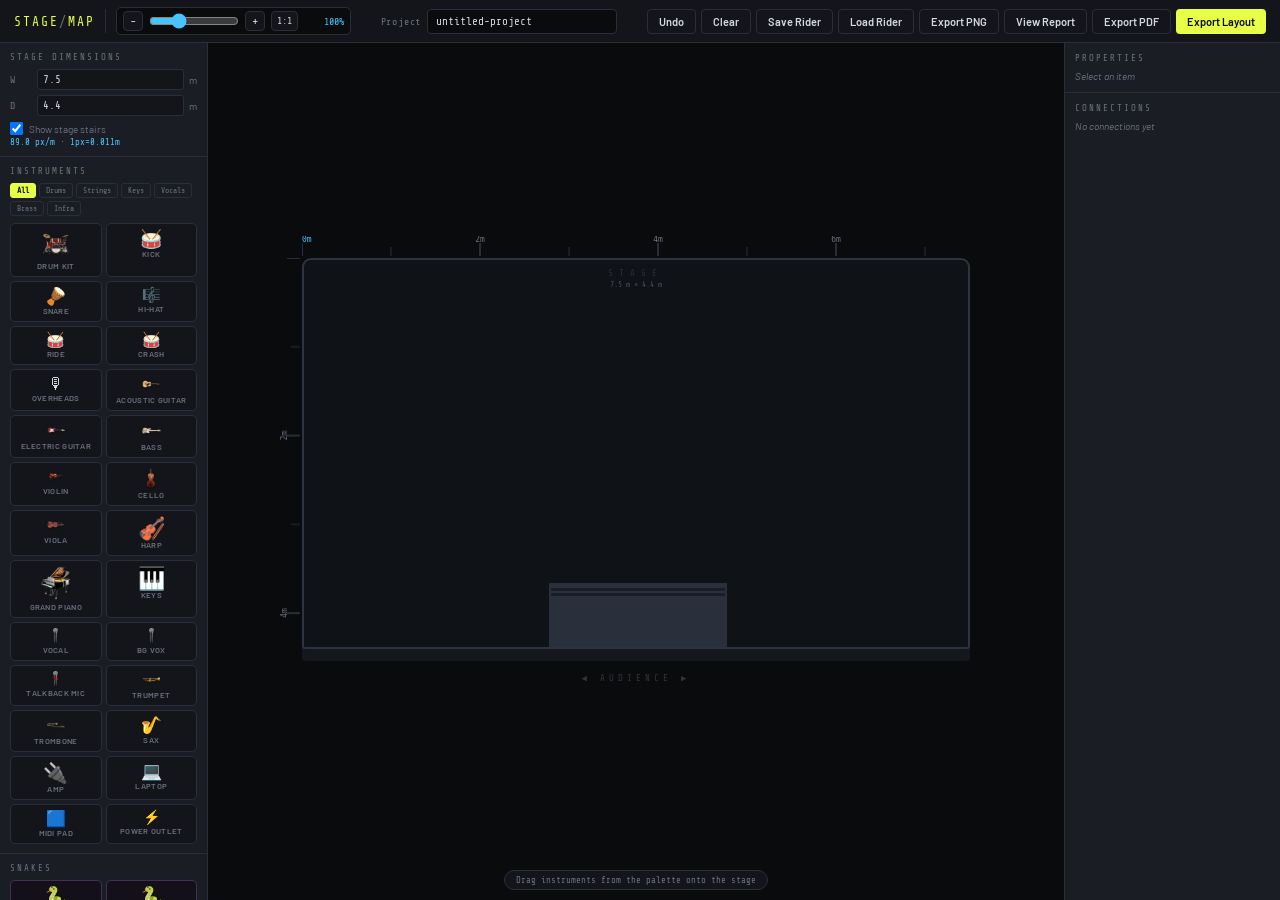
==== commit 4629944e: "more changes" ====
--- a/stage-designer-v2.html
+++ b/stage-designer-v2.html
@@ -59,7 +59,8 @@
 .pal-tile.snake-tile{border-color:#c47fff44;background:#13101a;}
 .pal-tile.snake-tile:hover{border-color:var(--accent4);}
 .pal-tile:active{cursor:grabbing;}
-.ti{font-size:17px;line-height:1;}
+.ti{font-size:var(--ti-size,17px);line-height:1;width:var(--ti-size,17px);height:var(--ti-size,17px);display:flex;align-items:center;justify-content:center;}
+.pal-tile .ti .icon-img{width:100%;height:100%;object-fit:contain;}
 .tn{font-size:8px;color:var(--muted);font-weight:600;text-transform:uppercase;letter-spacing:.3px;}
 /* CABLES */
 .cable-colors{display:flex;flex-direction:column;gap:3px;}
@@ -97,6 +98,9 @@
 .si.connecting-source .ib{border-color:var(--accent2);animation:pc 1s ease-in-out infinite;}
 @keyframes pc{0%,100%{box-shadow:0 0 0 2px rgba(71,196,255,.3);}50%{box-shadow:0 0 0 7px rgba(71,196,255,.07);}}
 .ib{background:var(--panel);border:2px solid var(--border);border-radius:8px;display:flex;align-items:center;justify-content:center;transition:all .15s;position:relative;flex-shrink:0;}
+.ib{overflow:visible;}
+.icon-emoji{display:inline-block;line-height:1;}
+.icon-img{width:82%;height:82%;object-fit:contain;display:block;filter:drop-shadow(0 1px 1px rgba(0,0,0,.3));pointer-events:none;user-select:none;-webkit-user-drag:none;}
 /* SNAKE specific */
 .si.is-snake .ib{border-color:#c47fff55;background:#120f1a;border-radius:4px;}
 .si.is-snake:hover .ib{border-color:var(--accent4);}
@@ -108,22 +112,39 @@
 .si.is-snake .snake-ch-pin.out-pin{color:#9affca;border-color:#47ffa0;}
 .snake-label-row{display:flex;align-items:center;gap:4px;padding:2px 4px;}
 .snake-badge{font-family:'Share Tech Mono',monospace;font-size:8px;color:var(--accent4);background:rgba(196,127,255,.1);border:1px solid #c47fff44;padding:1px 5px;border-radius:10px;white-space:nowrap;}
+.si.is-mixer .ib{border-color:#47c4ff66;background:#101722;border-radius:6px;}
+.si.is-mixer:hover .ib{border-color:#47c4ff;}
+.si.is-mixer.selected .ib{border-color:#47c4ff;box-shadow:0 0 0 2px rgba(71,196,255,.2);}
+.mixer-row-label{font-size:8px;font-family:'Share Tech Mono',monospace;line-height:1;color:var(--muted);margin-top:2px;}
+.mixer-pin-grid{display:grid;grid-template-columns:repeat(6,minmax(0,1fr));gap:3px;width:100%;max-width:132px;margin:3px auto 0;}
+.mixer-pin{width:16px;height:16px;border-radius:50%;border:1.5px solid var(--accent2);cursor:crosshair;display:flex;align-items:center;justify-content:center;font-family:'Share Tech Mono',monospace;font-size:7px;line-height:1;color:#b8e6ff;font-weight:700;transition:all .12s;}
+.mixer-pin:hover{background:var(--accent2);color:#0a0b0d;transform:scale(1.2);}
+.mixer-pin.used{background:rgba(71,196,255,.35);}
+.mixer-pin.out-pin{border-color:#47ffa0;color:#9affca;}
 /* channel badge */
 .ich{position:absolute;top:-6px;right:-6px;background:var(--accent);color:#0a0b0d;font-family:'Share Tech Mono',monospace;font-size:7px;font-weight:700;min-width:15px;height:15px;border-radius:8px;padding:0 2px;display:flex;align-items:center;justify-content:center;}
 .ilabel{font-size:9px;color:var(--text);font-weight:600;text-align:center;white-space:nowrap;background:rgba(10,11,13,.88);padding:1px 5px;border-radius:3px;max-width:90px;overflow:hidden;text-overflow:ellipsis;}
+.ilabel.dynamic{position:absolute;max-width:120px;z-index:4;}
+.ilabel.dynamic.side-bottom{left:50%;top:calc(100% + 4px);transform:translateX(-50%);}
+.ilabel.dynamic.side-top{left:50%;bottom:calc(100% + 4px);transform:translateX(-50%);}
 .iconn{position:absolute;bottom:-4px;left:50%;transform:translateX(-50%);width:8px;height:8px;background:var(--accent2);border-radius:50%;border:2px solid var(--bg);cursor:crosshair;z-index:5;transition:all .15s;}
-.iconn:hover{transform:translateX(-50%) scale(1.5);background:#fff;}
+.iconn:hover{background:#fff;box-shadow:0 0 0 3px rgba(71,196,255,.18);}
 .iconn.used{background:rgba(71,196,255,.45);border-color:#1a1d24;cursor:not-allowed;}
 .iconn.stereo-left{left:40%;}
 .iconn.stereo-right{left:60%;}
 .pin-tag{position:absolute;bottom:-16px;font-family:'Share Tech Mono',monospace;font-size:7px;color:var(--accent2);opacity:.85;pointer-events:none;}
 .pin-tag.left{left:37%;}
 .pin-tag.right{left:57%;}
-.drum-pin-row{display:flex;flex-wrap:wrap;justify-content:center;gap:6px;max-width:120px;margin-top:2px;}
+.drum-pin-row{display:grid;gap:6px;max-width:140px;margin-top:2px;}
 .drum-pin-wrap{display:flex;flex-direction:column;align-items:center;gap:2px;min-width:16px;}
 .drum-pin-row .iconn{position:static;transform:none;left:auto;bottom:auto;width:9px;height:9px;border-width:1.5px;}
 .drum-pin-row .iconn:hover{transform:scale(1.35);}
 .drum-pin-tag{position:static;left:auto;bottom:auto;font-size:7px;line-height:1;color:var(--accent2);opacity:.9;}
+.drum-pin-row{position:absolute;z-index:6;}
+.drum-pin-row.side-bottom{left:6px;right:6px;top:calc(100% + 4px);grid-template-columns:repeat(4,minmax(0,1fr));justify-items:center;}
+.drum-pin-row.side-top{left:6px;right:6px;bottom:calc(100% + 4px);grid-template-columns:repeat(4,minmax(0,1fr));justify-items:center;}
+.drum-pin-row.side-left{left:-28px;top:6px;bottom:6px;grid-template-columns:repeat(2,minmax(0,1fr));align-content:center;justify-items:center;}
+.drum-pin-row.side-right{right:-28px;top:6px;bottom:6px;grid-template-columns:repeat(2,minmax(0,1fr));align-content:center;justify-items:center;}
 .iface{display:flex;flex-direction:column;align-items:center;gap:2px;}
 /* RIGHT PANEL */
 .rpanel{width:216px;flex-shrink:0;background:var(--panel);border-left:1px solid var(--border);display:flex;flex-direction:column;overflow-y:auto;}
@@ -133,6 +154,30 @@
 .plbl{font-size:10px;color:var(--muted);}
 .pi{background:var(--surface);border:1px solid var(--border);border-radius:3px;padding:4px 6px;color:var(--text);font-size:11px;font-family:'Barlow',sans-serif;width:100%;outline:none;}
 .pi:focus{border-color:var(--accent);}
+.pselect{background:var(--surface);border:1px solid var(--border);border-radius:3px;padding:4px 6px;color:var(--text);font-size:11px;font-family:'Barlow',sans-serif;width:100%;outline:none;}
+.pselect:focus{border-color:var(--accent);}
+.prop-side-pad{display:grid;grid-template-columns:repeat(3,22px);grid-template-rows:repeat(3,22px);gap:4px;justify-content:center;background:var(--surface);border:1px solid var(--border);border-radius:6px;padding:8px;}
+.prop-side-btn{width:22px;height:22px;border:1px solid var(--border);border-radius:5px;background:var(--panel);color:var(--muted);font-family:'Share Tech Mono',monospace;font-size:11px;line-height:1;cursor:pointer;padding:0;}
+.prop-side-btn:hover{border-color:var(--accent2);color:var(--accent2);}
+.prop-side-btn.active{border-color:var(--accent);color:var(--accent);background:rgba(232,255,71,.08);}
+.prop-side-btn.side-top{grid-column:2;grid-row:1;}
+.prop-side-btn.side-left{grid-column:1;grid-row:2;}
+.prop-side-btn.side-right{grid-column:3;grid-row:2;}
+.prop-side-btn.side-bottom{grid-column:2;grid-row:3;}
+.mic-options{display:flex;flex-direction:column;gap:4px;background:var(--surface);border:1px solid var(--border);border-radius:4px;padding:8px;max-height:132px;overflow:auto;}
+.mic-options label{font-size:11px;display:flex;align-items:center;gap:6px;}
+.mic-summary{font-size:10px;color:var(--accent2);line-height:1.45;background:var(--surface);border:1px solid var(--border);border-radius:4px;padding:7px;margin-top:5px;}
+.mic-assignment-list{display:flex;flex-direction:column;gap:6px;background:var(--surface);border:1px solid var(--border);border-radius:4px;padding:8px;}
+.mic-assignment-row{display:grid;grid-template-columns:80px 1fr;gap:6px;align-items:center;}
+.mic-assignment-row label{font-size:10px;color:var(--muted);font-family:'Share Tech Mono',monospace;}
+.mic-assignment-row select{background:var(--panel);border:1px solid var(--border);border-radius:4px;color:var(--text);font-size:11px;padding:4px 6px;outline:none;}
+.mic-assignment-row select:focus{border-color:var(--accent);}
+.mic-library-tools{display:flex;gap:6px;align-items:center;margin-top:6px;}
+.mic-library-tools input{flex:1;min-width:0;background:var(--panel);border:1px solid var(--border);border-radius:4px;color:var(--text);font-size:11px;padding:4px 6px;outline:none;}
+.mic-library-tools input:focus{border-color:var(--accent2);}
+.mic-library-tools button{height:26px;padding:0 8px;}
+.mic-library-list{margin-top:6px;display:flex;gap:6px;align-items:center;}
+.mic-library-list select{flex:1;min-width:0;background:var(--panel);border:1px solid var(--border);border-radius:4px;color:var(--text);font-size:11px;padding:4px 6px;outline:none;}
 /* size slider */
 .size-row{display:flex;align-items:center;gap:7px;margin-bottom:7px;}
 .size-row label{font-size:10px;color:var(--muted);width:54px;flex-shrink:0;}
@@ -141,6 +186,13 @@
 .angle-row{display:flex;align-items:center;gap:7px;margin-bottom:7px;}
 .angle-row label{font-size:10px;color:var(--muted);width:54px;flex-shrink:0;}
 .angle-row input[type=range]{flex:1;accent-color:var(--accent2);}
+.angle-knob-wrap{display:flex;align-items:center;gap:8px;}
+.angle-knob{width:72px;height:72px;border-radius:50%;position:relative;cursor:grab;border:2px solid var(--border);background:conic-gradient(#47c4ff 180deg,#2a2e3a 180deg 360deg);}
+.angle-knob:active{cursor:grabbing;}
+.angle-knob-handle{position:absolute;left:50%;top:50%;width:10px;height:10px;border-radius:50%;background:#e8ff47;border:2px solid #0a0b0d;transform:translate(-50%,-50%) rotate(0deg) translateY(-25px);}
+.angle-knob-center{position:absolute;left:50%;top:50%;transform:translate(-50%,-50%);width:36px;height:36px;border-radius:50%;background:var(--surface);border:1px solid var(--border);display:flex;align-items:center;justify-content:center;font-family:'Share Tech Mono',monospace;font-size:10px;color:var(--accent2);}
+.angle-reset-btn{height:28px;border:1px solid var(--border);border-radius:6px;background:var(--surface);color:var(--text);font-family:'Share Tech Mono',monospace;font-size:10px;cursor:pointer;padding:0 8px;}
+.angle-reset-btn:hover{border-color:var(--accent2);color:var(--accent2);}
 /* snake props */
 .snake-props{margin-top:4px;}
 .clist{padding:10px;flex:1;overflow-y:auto;}
@@ -175,7 +227,6 @@
   </div>
   <div class="header-btns">
     <button class="btn btn-ghost" onclick="undoAction()">Undo</button>
-    <button class="btn btn-ghost" onclick="autoRouteStereoSuggestion()">Auto Route</button>
     <button class="btn btn-ghost" onclick="clearAll()">Clear</button>
     <button class="btn btn-ghost" onclick="saveRider()">Save Rider</button>
     <button class="btn btn-ghost" onclick="triggerLoadRider()">Load Rider</button>
@@ -211,6 +262,18 @@
       <div class="pal-grid" id="snake-pal"></div>
     </div>
     <div class="ss">
+      <div class="st">Mixers</div>
+      <div class="pal-grid" id="mixer-pal"></div>
+    </div>
+    <div class="ss">
+      <div class="st">Monitoring</div>
+      <div class="pal-grid" id="monitor-pal"></div>
+    </div>
+    <div class="ss">
+      <div class="st">Accessories</div>
+      <div class="pal-grid" id="accessory-pal"></div>
+    </div>
+    <div class="ss">
       <div class="st">Cable Type</div>
       <div class="cable-colors" id="cable-colors"></div>
     </div>
@@ -251,18 +314,59 @@
         <div class="pr"><label class="plbl">Label</label><input class="pi" id="p-label" type="text" oninput="updProp('label',this.value)"></div>
         <div class="pr"><label class="plbl">Channel / Input</label><input class="pi" id="p-ch" type="text" placeholder="CH 1" oninput="updProp('channel',this.value)"></div>
         <div class="pr"><label class="plbl">Notes</label><input class="pi" id="p-notes" type="text" placeholder="DI, 48v…" oninput="updProp('notes',this.value)"></div>
+        <div class="pr" id="conn-type-wrap"><label class="plbl">Connection Type</label>
+          <select id="p-conn-type" class="pselect" onchange="updConnectorMode(this.value)">
+            <option value="xlr">XLR</option>
+            <option value="jack">Jack (TS/TRS)</option>
+            <option value="both">XLR + Jack</option>
+            <option value="ethernet">Ethernet</option>
+          </select>
+        </div>
+        <div class="pr" id="mic-wrap"><label class="plbl">Mic Pickup (optional)</label>
+          <div id="mic-assignment-list" class="mic-assignment-list"></div>
+          <div class="mic-library-tools">
+            <input id="mic-custom-input" type="text" placeholder="Add mic model (e.g. Sennheiser e904)">
+            <button class="btn btn-ghost" type="button" onclick="addCustomMicOption()">Add</button>
+          </div>
+          <div class="mic-library-list">
+            <select id="mic-custom-list"></select>
+            <button class="btn btn-ghost" type="button" onclick="removeSelectedCustomMicOption()">Remove</button>
+          </div>
+          <div id="mic-summary" class="mic-summary">No mic pickup selected</div>
+        </div>
+        <div class="pr" id="conn-side-wrap"><label class="plbl">Connector Side</label>
+          <div class="prop-side-pad" id="prop-side-pad" role="group" aria-label="Connector side selector">
+            <button class="prop-side-btn side-top" data-side="top" type="button" onclick="updConnSide('top')">↑</button>
+            <button class="prop-side-btn side-left" data-side="left" type="button" onclick="updConnSide('left')">←</button>
+            <button class="prop-side-btn side-right" data-side="right" type="button" onclick="updConnSide('right')">→</button>
+            <button class="prop-side-btn side-bottom" data-side="bottom" type="button" onclick="updConnSide('bottom')">↓</button>
+          </div>
+        </div>
         <div class="size-row">
           <label>Size</label>
           <input type="range" id="p-size" min="32" max="120" step="4" value="52" oninput="updSize(this.value)">
           <span class="size-val" id="p-size-val">52</span>
+          <button class="angle-reset-btn" type="button" onclick="resetSize()">Reset</button>
+          <span class="size-val" id="p-size-def" title="Default size" style="width:auto;min-width:44px;color:var(--muted);">Def:52</span>
         </div>
         <div class="angle-row">
           <label>Angle</label>
-          <input type="range" id="p-angle" min="-180" max="180" step="5" value="0" oninput="updAngle(this.value)">
-          <span class="size-val" id="p-angle-val">0°</span>
+          <div class="angle-knob-wrap">
+            <div class="angle-knob" id="angle-knob" onmousedown="startAngleKnobDrag(event)">
+              <div class="angle-knob-handle" id="angle-knob-handle"></div>
+              <div class="angle-knob-center" id="p-angle-val">0°</div>
+            </div>
+            <button class="angle-reset-btn" type="button" onclick="setSelectedAngle(0)">Reset</button>
+          </div>
         </div>
         <div id="snake-extra" style="display:none;" class="snake-props">
           <div class="pr"><label class="plbl">Channels (count)</label><input class="pi" id="p-snake-ch" type="number" min="4" max="64" step="4" value="16" oninput="updSnakeChannels(this.value)"></div>
+          <div class="pr"><label class="plbl">Input Connectors</label>
+            <label style="display:flex;align-items:center;gap:6px;font-size:11px;background:var(--surface);border:1px solid var(--border);border-radius:4px;padding:7px 8px;">
+              <input id="p-snake-jack" type="checkbox" onchange="updSnakeAllowJack(this.checked)">
+              Allow Jack (TS/TRS) on snake inputs
+            </label>
+          </div>
         </div>
 
         <div id="drum-extra" style="display:none;" class="snake-props">
@@ -305,42 +409,59 @@
 const CATS = [
   {id:'all',label:'All'},{id:'drums',label:'Drums'},{id:'strings',label:'Strings'},
   {id:'keys',label:'Keys'},{id:'vocals',label:'Vocals'},{id:'brass',label:'Brass'},
-  {id:'monitor',label:'Monitor'},{id:'infra',label:'Infra'},
+  {id:'infra',label:'Infra'},
 ];
 
+const ICON_ASSET_BY_TYPE = {
+  drumkit:'images/drums.png',
+  acguitar:'images/acustic_guitar.png',
+  elguitar:'images/eletric_guitar.png',
+  bass:'images/bass.png',
+  violin:'images/violin.png',
+  cello:'images/cello.png',
+  viola:'images/viola.png',
+  piano:'images/grand_piano.png',
+  vox:'images/mic_vocal.png',
+  bgvox:'images/mic_vocal.png',
+  talkback:'images/mic_talkback.png',
+  trumpet:'images/trumpet.png',
+  trombone:'images/trombone.png',
+  xr18:'images/xr18.png',
+};
+
 const INSTRUMENTS = [
-  {type:'drumkit',   cat:'drums',   icon:'🥁', name:'Drum Kit',      wide:true },
-  {type:'kick',      cat:'drums',   icon:'🥁', name:'Kick',          wide:false},
-  {type:'snare',     cat:'drums',   icon:'🪘', name:'Snare',         wide:false},
-  {type:'hihat',     cat:'drums',   icon:'🎼', name:'Hi-Hat',        wide:false},
-  {type:'ride',      cat:'drums',   icon:'🥁', name:'Ride',          wide:false},
-  {type:'crash',     cat:'drums',   icon:'🥁', name:'Crash',         wide:false},
-  {type:'overheads', cat:'drums',   icon:'🎙', name:'Overheads',     wide:false},
-  {type:'acguitar',  cat:'strings', icon:'🎸', name:'Acoustic Guitar', wide:false},
-  {type:'elguitar',  cat:'strings', icon:'🎸', name:'Electric Guitar', wide:false},
-  {type:'bass',      cat:'strings', icon:'🎸', name:'Bass',            wide:false},
-  {type:'violin',    cat:'strings', icon:'🎻', name:'Violin',          wide:false},
-  {type:'cello',     cat:'strings', icon:'🎻', name:'Cello',           wide:false},
-  {type:'viola',     cat:'strings', icon:'🎻', name:'Viola',           wide:false},
-  {type:'harp',      cat:'strings', icon:'🎻', name:'Harp',            wide:false},
-  {type:'piano',     cat:'keys',    icon:'🎹', name:'Grand Piano',   wide:true, stereo:true },
-  {type:'keys',      cat:'keys',    icon:'🎹', name:'Keys',          wide:false, stereo:true },
-  {type:'vox',       cat:'vocals',  icon:'🎤', name:'Vocal',         wide:false},
-  {type:'bgvox',     cat:'vocals',  icon:'🎙', name:'BG Vox',        wide:false},
-  {type:'talkback',  cat:'vocals',  icon:'📢', name:'Talkback Mic',  wide:false},
-  {type:'trumpet',   cat:'brass',   icon:'🎺', name:'Trumpet',     wide:false},
-  {type:'trombone',  cat:'brass',   icon:'🎺', name:'Trombone',    wide:false},
-  {type:'sax',       cat:'brass',   icon:'🎷', name:'Sax',         wide:false},
-  {type:'monitor',   cat:'monitor', icon:'🔊', name:'Monitor',     wide:false, requiresOutput:true},
-  {type:'iems',      cat:'monitor', icon:'🎧', name:'IEMs',        wide:false},
-  {type:'p16',       cat:'monitor', icon:'🔷', name:'P16',         wide:false},
-  {type:'pm1',       cat:'monitor', icon:'🔶', name:'PM1',         wide:false, requiresOutput:true},
-  {type:'di',        cat:'infra',   icon:'📦', name:'DI Box',      wide:false},
-  {type:'amp',       cat:'infra',   icon:'🔌', name:'Amp',         wide:false},
-  {type:'pedals',    cat:'infra',   icon:'🎛', name:'Pedals',      wide:false},
-  {type:'laptop',    cat:'infra',   icon:'💻', name:'Laptop',      wide:false},
-  {type:'midipad',   cat:'infra',   icon:'🟦', name:'MIDI Pad',    wide:false},
-  {type:'power',     cat:'infra',   icon:'⚡', name:'Power Outlet',wide:false},
+  {type:'drumkit',   cat:'drums',   icon:'🥁', name:'Drum Kit',      wide:true,  size:92, connSide:'bottom' },
+  {type:'kick',      cat:'drums',   icon:'🥁', name:'Kick',          wide:false, size:54, connSide:'bottom'},
+  {type:'snare',     cat:'drums',   icon:'🪘', name:'Snare',         wide:false, size:50, connSide:'bottom'},
+  {type:'hihat',     cat:'drums',   icon:'🎼', name:'Hi-Hat',        wide:false, size:44, connSide:'bottom'},
+  {type:'ride',      cat:'drums',   icon:'🥁', name:'Ride',          wide:false, size:44, connSide:'bottom'},
+  {type:'crash',     cat:'drums',   icon:'🥁', name:'Crash',         wide:false, size:44, connSide:'bottom'},
+  {type:'overheads', cat:'drums',   icon:'🎙', name:'Overheads',     wide:false, size:48, connSide:'bottom'},
+  {type:'acguitar',  cat:'strings', icon:'🎸', name:'Acoustic Guitar', wide:false, size:56, connSide:'bottom'},
+  {type:'elguitar',  cat:'strings', icon:'🎸', name:'Electric Guitar', wide:false, size:56, connSide:'bottom'},
+  {type:'bass',      cat:'strings', icon:'🎸', name:'Bass',            wide:false, size:58, connSide:'bottom'},
+  {type:'violin',    cat:'strings', icon:'🎻', name:'Violin',          wide:false, size:48, connSide:'bottom'},
+  {type:'cello',     cat:'strings', icon:'🎻', name:'Cello',           wide:false, size:62, connSide:'bottom'},
+  {type:'viola',     cat:'strings', icon:'🎻', name:'Viola',           wide:false, size:50, connSide:'bottom'},
+  {type:'harp',      cat:'strings', icon:'🎻', name:'Harp',            wide:false, size:66, connSide:'bottom'},
+  {type:'piano',     cat:'keys',    icon:'🎹', name:'Grand Piano',   wide:true,  size:110, stereo:true, connSide:'bottom' },
+  {type:'keys',      cat:'keys',    icon:'🎹', name:'Keys',          wide:false, size:68, stereo:true, connSide:'bottom' },
+  {type:'vox',       cat:'vocals',  icon:'🎤', name:'Vocal',         wide:false, size:46, connSide:'bottom'},
+  {type:'bgvox',     cat:'vocals',  icon:'🎙', name:'BG Vox',        wide:false, size:46, connSide:'bottom'},
+  {type:'talkback',  cat:'vocals',  icon:'📢', name:'Talkback Mic',  wide:false, size:46, connSide:'bottom'},
+  {type:'trumpet',   cat:'brass',   icon:'🎺', name:'Trumpet',     wide:false, size:50, connSide:'bottom'},
+  {type:'trombone',  cat:'brass',   icon:'🎺', name:'Trombone',    wide:false, size:56, connSide:'bottom'},
+  {type:'sax',       cat:'brass',   icon:'🎷', name:'Sax',         wide:false, size:52, connSide:'bottom'},
+  {type:'monitor',   cat:'monitoring', icon:'🔊', name:'Monitor',     wide:false, size:54, connSide:'top', requiresOutput:true},
+  {type:'p16',       cat:'monitoring', icon:'🔷', name:'P16',         wide:false, size:44, connSide:'top', requiresOutput:true},
+  {type:'pm1',       cat:'monitoring', icon:'🔶', name:'PM1',         wide:false, size:44, connSide:'top', requiresOutput:true},
+  {type:'xr18',      cat:'mixers',  icon:'🎛', name:'XR18 Mixer',  wide:true,  size:108, connSide:'bottom', isMixer:true, mixerInputs:18, mixerAux:6, mixerMain:2, mixerP16:1},
+  {type:'di',        cat:'accessories',   icon:'📦', name:'DI Box',      wide:false, size:46, connSide:'bottom'},
+  {type:'amp',       cat:'infra',   icon:'🔌', name:'Amp',         wide:false, size:60, connSide:'bottom'},
+  {type:'pedals',    cat:'accessories',   icon:'🎛', name:'Pedals',      wide:false, size:48, connSide:'bottom'},
+  {type:'laptop',    cat:'infra',   icon:'💻', name:'Laptop',      wide:false, size:52, connSide:'right'},
+  {type:'midipad',   cat:'infra',   icon:'🟦', name:'MIDI Pad',    wide:false, size:48, connSide:'right'},
+  {type:'power',     cat:'infra',   icon:'⚡', name:'Power Outlet',wide:false, size:40, connSide:'top'},
 ];
 
 const SNAKES = [
@@ -359,6 +480,18 @@
   {id:'digital',  label:'Digital',   color:'#47ffa0'},
   {id:'power',    label:'Power',     color:'#ff4747'},
 ];
+
+const MIC_OPTIONS_BASE = [
+  'Shure SM58',
+  'Shure SM57',
+  'Rode M5',
+  'AKG C1000S',
+  'AKG P4 (Drums)',
+  'AKG P2 (Kick)',
+  'AKG P17 (Overheads)',
+];
+const CUSTOM_MIC_STORAGE_KEY = 'stage-designer-custom-mics-v1';
+let customMicOptions = [];
 
 // ═══════════════════════════════════════════════════════════════
 // STATE
@@ -399,7 +532,8 @@
 // ═══════════════════════════════════════════════════════════════
 
 function init() {
-  buildCatTabs(); buildPalette('all'); buildSnakePalette();
+  loadCustomMicOptions();
+  buildCatTabs(); buildPalette('all'); buildSnakePalette(); buildMixerPalette(); buildMonitoringPalette(); buildAccessoryPalette();
   buildCableColors(); buildLegend();
   resizeCanvas(); updateStage(true);
   window.addEventListener('resize', () => { resizeCanvas(); updateStage(true); });
@@ -633,6 +767,225 @@
   return Math.round(n / 4) * 4;
 }
 
+function getDefaultConnectorMode(type) {
+  const jackDefaults = new Set(['acguitar', 'elguitar', 'bass']);
+  if(type === 'p16') return 'ethernet';
+  if(jackDefaults.has(type)) return 'jack';
+  return 'xlr';
+}
+
+function supportsMicPickup(instrOrType) {
+  const type = typeof instrOrType === 'string' ? instrOrType : (instrOrType && instrOrType.type);
+  if(!type) return false;
+  const disallowed = new Set([
+    'elguitar', 'bass', 'keys', 'vox', 'bgvox', 'talkback',
+    'monitor', 'pm1', 'p16', 'di', 'amp', 'pedals', 'laptop', 'midipad', 'power',
+    'snake8', 'snake16', 'snake24', 'snake32', 'xr18'
+  ]);
+  return !disallowed.has(type);
+}
+
+function connectorModeToCableTypes(mode) {
+  if(mode === 'jack') return ['ts'];
+  if(mode === 'both') return ['xlr', 'ts'];
+  if(mode === 'ethernet') return ['ethernet'];
+  return ['xlr'];
+}
+
+function normalizeMicModels(raw) {
+  if(Array.isArray(raw)) return raw.filter(Boolean).map(v => String(v).trim()).filter(Boolean);
+  if(typeof raw === 'string' && raw.trim()) return [raw.trim()];
+  return [];
+}
+
+function normalizePinMicAssignments(raw) {
+  if(!raw || typeof raw !== 'object') return {};
+  const out = {};
+  Object.keys(raw).forEach(k => {
+    const v = String(raw[k] || '').trim();
+    if(v) out[k] = v;
+  });
+  return out;
+}
+
+function normalizeMicOptionName(value) {
+  return String(value || '').trim().replace(/\s+/g, ' ');
+}
+
+function getAllMicOptions() {
+  return [...new Set([...MIC_OPTIONS_BASE, ...customMicOptions])];
+}
+
+function loadCustomMicOptions() {
+  try {
+    const raw = localStorage.getItem(CUSTOM_MIC_STORAGE_KEY);
+    if(!raw) {
+      customMicOptions = [];
+      return;
+    }
+    const parsed = JSON.parse(raw);
+    customMicOptions = Array.isArray(parsed)
+      ? [...new Set(parsed.map(normalizeMicOptionName).filter(Boolean))]
+      : [];
+  } catch(_err) {
+    customMicOptions = [];
+  }
+}
+
+function saveCustomMicOptions() {
+  try {
+    localStorage.setItem(CUSTOM_MIC_STORAGE_KEY, JSON.stringify(customMicOptions));
+  } catch(_err) {
+    // Ignore storage write failures (private mode/quota)
+  }
+}
+
+function renderCustomMicOptionsUI() {
+  const select = document.getElementById('mic-custom-list');
+  if(!select) return;
+  if(!customMicOptions.length) {
+    select.innerHTML = '<option value="">No custom mics yet</option>';
+    select.disabled = true;
+    return;
+  }
+  select.disabled = false;
+  select.innerHTML = customMicOptions.map(v => `<option value="${v}">${v}</option>`).join('');
+}
+
+function addCustomMicOption() {
+  const input = document.getElementById('mic-custom-input');
+  if(!input) return;
+  const name = normalizeMicOptionName(input.value);
+  if(!name) return;
+  if(getAllMicOptions().includes(name)) {
+    input.value = '';
+    return;
+  }
+  customMicOptions.push(name);
+  customMicOptions = [...new Set(customMicOptions.map(normalizeMicOptionName).filter(Boolean))];
+  saveCustomMicOptions();
+  renderCustomMicOptionsUI();
+  input.value = '';
+  if(selectedId) {
+    const instr = instruments.find(i => i.id === selectedId);
+    if(instr && supportsMicPickup(instr)) renderMicAssignmentsUI(instr);
+  }
+}
+
+function removeSelectedCustomMicOption() {
+  const select = document.getElementById('mic-custom-list');
+  if(!select || !select.value) return;
+  const victim = normalizeMicOptionName(select.value);
+  customMicOptions = customMicOptions.filter(v => v !== victim);
+  saveCustomMicOptions();
+  renderCustomMicOptionsUI();
+  if(selectedId) {
+    const instr = instruments.find(i => i.id === selectedId);
+    if(instr && supportsMicPickup(instr)) renderMicAssignmentsUI(instr);
+  }
+}
+
+function getMicTargetsForInstrument(instr) {
+  if(!instr) return [];
+  if(instr.type === 'drumkit') {
+    return getDrumMicPins(instr).map(p => ({ pin: p.key, label: p.label }));
+  }
+  if(instr.stereo) {
+    return [
+      { pin: 'L', label: 'Left' },
+      { pin: 'R', label: 'Right' },
+    ];
+  }
+  return [{ pin: 'MONO', label: 'Input' }];
+}
+
+function hasAnyAssignedMic(instr) {
+  return !!(instr && instr.pinMicAssignments && Object.keys(instr.pinMicAssignments).some(k => instr.pinMicAssignments[k]));
+}
+
+function derivePinMicAssignments(raw, instr) {
+  const explicit = normalizePinMicAssignments(raw && raw.pinMicAssignments);
+  if(Object.keys(explicit).length) return explicit;
+  const legacy = normalizeMicModels(raw && (raw.micModels ?? raw.micModel));
+  if(!legacy.length) return {};
+  const targets = getMicTargetsForInstrument(instr);
+  if(!targets.length) return {};
+  const out = {};
+  targets.forEach((t, idx) => {
+    out[t.pin] = legacy[Math.min(idx, legacy.length - 1)];
+  });
+  return out;
+}
+
+function getPinMicNote(instr, pin) {
+  const map = normalizePinMicAssignments(instr && instr.pinMicAssignments);
+  return map[pinKey(pin)] || '';
+}
+
+function getPinAllowedCableTypes(instr, pin) {
+  const p = pinKey(pin);
+  if(!instr) return ['xlr', 'ts', 'ethernet'];
+
+  if(instr.isSnake) {
+    if(p.startsWith('IN-')) return instr.snakeAllowJackInputs ? ['xlr', 'ts'] : ['xlr'];
+    if(p.startsWith('OUT-')) return ['xlr'];
+  }
+
+  if(instr.isMixer) {
+    if(p.startsWith('MX-IN-')) {
+      const idx = parseInt(p.replace('MX-IN-', ''), 10) || 1;
+      return idx <= 16 ? ['xlr', 'ts'] : ['ts'];
+    }
+    if(p.startsWith('MX-AUX-') || p.startsWith('MX-MAIN-')) return ['xlr'];
+    if(p.startsWith('MX-P16-')) return ['ethernet'];
+  }
+
+  if(p.startsWith('DM-')) return ['xlr'];
+  if(p === 'L' || p === 'R' || p === 'MONO') return connectorModeToCableTypes(instr.connectorMode || getDefaultConnectorMode(instr.type));
+  return ['xlr', 'ts'];
+}
+
+function getInstrumentImage(type) {
+  return ICON_ASSET_BY_TYPE[type] || null;
+}
+
+function buildTileIconHTML(instr) {
+  const imagePath = instr.image || getInstrumentImage(instr.type);
+  if(imagePath) return `<img class="icon-img" src="${imagePath}" alt="${instr.name}" draggable="false">`;
+  return `<span class="icon-emoji">${instr.icon}</span>`;
+}
+
+function buildStageIconHTML(instr, iconFontSize) {
+  if(instr.image) return `<img class="icon-img" src="${instr.image}" alt="${instr.label}" draggable="false">`;
+  return `<span class="icon-emoji" style="font-size:${iconFontSize}px;">${instr.icon}</span>`;
+}
+
+function getMainPinStyle(side, slot = 0, count = 1) {
+  const pct = count === 1 ? 50 : (count === 2 ? (slot === 0 ? 40 : 60) : (20 + ((slot + 1) * (60 / (count + 1)))));
+  if(side === 'top') return `top:-8px;bottom:auto;left:${pct}%;right:auto;transform:translateX(-50%);`;
+  if(side === 'right') return `right:-12px;left:auto;top:${pct}%;bottom:auto;transform:translateY(-50%);`;
+  if(side === 'left') return `left:-12px;right:auto;top:${pct}%;bottom:auto;transform:translateY(-50%);`;
+  return `bottom:-8px;top:auto;left:${pct}%;right:auto;transform:translateX(-50%);`;
+}
+
+function getPinTagStyle(side, slot = 0, count = 1) {
+  const pct = count === 1 ? 50 : (count === 2 ? (slot === 0 ? 40 : 60) : (20 + ((slot + 1) * (60 / (count + 1)))));
+  if(side === 'top') return `top:-16px;bottom:auto;left:${pct}%;right:auto;transform:translateX(-50%);`;
+  if(side === 'right') return `right:-18px;left:auto;top:${pct}%;bottom:auto;transform:translateY(-50%);`;
+  if(side === 'left') return `left:-18px;right:auto;top:${pct}%;bottom:auto;transform:translateY(-50%);`;
+  return `bottom:-16px;top:auto;left:${pct}%;right:auto;transform:translateX(-50%);`;
+}
+
+function oppositeSide(side) {
+  if(side === 'top') return 'bottom';
+  return 'top';
+}
+
+function getDefaultSizeForType(type, fallback = 52) {
+  const def = INSTRUMENTS.find(i => i.type === type);
+  return def ? (Number(def.size) || fallback) : fallback;
+}
+
 function cloneInstruments(list) {
   return list.map(i => ({
     ...i,
@@ -716,7 +1069,7 @@
     created:new Date().toISOString(),
     projectName,
     stage:{widthM:stageW, depthM:stageD, showStairs:showStageStairs},
-    instruments:instruments.map(({id,type,cat,icon,label,channel,notes,x,y,size,wide,angle,isSnake,snakeChannels,snakeOutputs,requiresOutput,drumMics})=>({id,type,cat,icon,label,channel,notes,x,y,size,wide,angle,isSnake,snakeChannels,snakeOutputs,requiresOutput,drumMics})),
+    instruments:instruments.map(({id,type,cat,icon,image,label,channel,notes,x,y,size,wide,angle,connectorMode,pinMicAssignments,connSide,isMixer,mixerInputs,mixerAux,mixerMain,mixerP16,isSnake,snakeChannels,snakeAllowJackInputs,snakeOutputs,requiresOutput,drumMics})=>({id,type,cat,icon,image,label,channel,notes,x,y,size,wide,angle,connectorMode,pinMicAssignments,micModels:Object.values(pinMicAssignments||{}),micModel:Object.values(pinMicAssignments||{})[0]||'',connSide,isMixer,mixerInputs,mixerAux,mixerMain,mixerP16,isSnake,snakeChannels,snakeAllowJackInputs,snakeOutputs,requiresOutput,drumMics})),
     connections:connections.map(({id,fromId,toId,fromPin,toPin,cableType,color,label,routeX})=>({id,fromId,toId,fromPin,toPin,cableType,color,label,routeX})),
   };
 }
@@ -737,9 +1090,11 @@
 
 function buildPalette(cat) {
   const grid = document.getElementById('pal'); grid.innerHTML = '';
-  const list = cat==='all' ? INSTRUMENTS : INSTRUMENTS.filter(i=>i.cat===cat);
+  const dedicatedCats = new Set(['mixers', 'monitoring', 'accessories']);
+  const baseList = INSTRUMENTS.filter(i => !dedicatedCats.has(i.cat));
+  const list = cat==='all' ? baseList : baseList.filter(i=>i.cat===cat);
   list.forEach(instr => {
-    const t = makeTile(instr.icon, instr.name, false);
+    const t = makeTile(buildTileIconHTML(instr), instr.name, false, instr.size);
     t.addEventListener('dragstart', e => { isDraggingNew=true; newDragData={...instr,isSnake:false}; e.dataTransfer.effectAllowed='copy'; });
     t.addEventListener('dragend', () => { isDraggingNew=false; newDragData=null; });
     grid.appendChild(t);
@@ -769,10 +1124,52 @@
   });
 }
 
-function makeTile(icon, name, isSnake) {
+function buildMixerPalette() {
+  const grid = document.getElementById('mixer-pal');
+  if(!grid) return;
+  grid.innerHTML = '';
+  const list = INSTRUMENTS.filter(i => i.cat === 'mixers');
+  list.forEach(instr => {
+    const t = makeTile(buildTileIconHTML(instr), instr.name, false, instr.size);
+    t.addEventListener('dragstart', e => { isDraggingNew=true; newDragData={...instr,isSnake:false}; e.dataTransfer.effectAllowed='copy'; });
+    t.addEventListener('dragend', () => { isDraggingNew=false; newDragData=null; });
+    grid.appendChild(t);
+  });
+}
+
+function buildMonitoringPalette() {
+  const grid = document.getElementById('monitor-pal');
+  if(!grid) return;
+  grid.innerHTML = '';
+  const list = INSTRUMENTS.filter(i => i.cat === 'monitoring');
+  list.forEach(instr => {
+    const t = makeTile(buildTileIconHTML(instr), instr.name, false, instr.size);
+    t.addEventListener('dragstart', e => { isDraggingNew=true; newDragData={...instr,isSnake:false}; e.dataTransfer.effectAllowed='copy'; });
+    t.addEventListener('dragend', () => { isDraggingNew=false; newDragData=null; });
+    grid.appendChild(t);
+  });
+}
+
+function buildAccessoryPalette() {
+  const grid = document.getElementById('accessory-pal');
+  if(!grid) return;
+  grid.innerHTML = '';
+  const list = INSTRUMENTS.filter(i => i.cat === 'accessories');
+  list.forEach(instr => {
+    const t = makeTile(buildTileIconHTML(instr), instr.name, false, instr.size);
+    t.addEventListener('dragstart', e => { isDraggingNew=true; newDragData={...instr,isSnake:false}; e.dataTransfer.effectAllowed='copy'; });
+    t.addEventListener('dragend', () => { isDraggingNew=false; newDragData=null; });
+    grid.appendChild(t);
+  });
+}
+
+function makeTile(icon, name, isSnake, instrumentSize) {
   const t = document.createElement('div');
   t.className = 'pal-tile' + (isSnake?' snake-tile':'');
   t.draggable = true;
+  const base = Number(instrumentSize) || 52;
+  const previewSize = Math.max(14, Math.min(34, Math.round(base * 0.33)));
+  t.style.setProperty('--ti-size', `${previewSize}px`);
   t.innerHTML = `<div class="ti">${icon}</div><div class="tn">${name}</div>`;
   return t;
 }
@@ -899,8 +1296,7 @@
   if(pin !== undefined && pin !== null) {
     // Handle regular instrument pin keys (L/R/MONO)
     if(pin === 'L' || pin === 'R' || pin === 'MONO') {
-      const pinClass = pin === 'L' ? 'stereo-left' : pin === 'R' ? 'stereo-right' : '';
-      const selector = pinClass ? `.iconn.${pinClass}` : '.iconn';
+      const selector = `.iconn[data-pin="${pin}"]`;
       const instrEl = getEl(id);
       const el = instrEl ? instrEl.querySelector(selector) : null;
       if(!el) return getCenterOfEl(id);
@@ -938,6 +1334,20 @@
 
 function pinForReport(pin) {
   const key = pinKey(pin);
+  const drumMap = {
+    'DM-KICK':'DR-Kick',
+    'DM-HH':'DR-HiHat',
+    'DM-SN':'DR-Snare',
+    'DM-T1':'DR-Tom1',
+    'DM-T2':'DR-Tom2',
+    'DM-T3':'DR-Tom3',
+    'DM-RD':'DR-Ride',
+    'DM-CR':'DR-Crash',
+    'DM-OH':'DR-Overhead',
+    'DM-OHL':'DR-Overhead-L',
+    'DM-OHR':'DR-Overhead-R',
+  };
+  if(drumMap[key]) return drumMap[key];
   const outMatch = key.match(/^OUT-(\d+)$/);
   if(outMatch) {
     const idx = parseInt(outMatch[1], 10);
@@ -969,6 +1379,104 @@
     const toKey = pinKey(c.toPin);
     return (c.fromId === id && fromKey === key) || (c.toId === id && toKey === key);
   });
+}
+
+function getOppositeStereoPin(pin) {
+  const key = pinKey(pin);
+  if(key === 'L') return 'R';
+  if(key === 'R') return 'L';
+  return null;
+}
+
+function getNumericCompanionPin(pin, stereoSideUsed) {
+  const key = pinKey(pin);
+  const m = key.match(/^(.*?)(\d+)$/);
+  if(!m) return null;
+  const prefix = m[1];
+  const idx = parseInt(m[2], 10);
+  if(!Number.isFinite(idx)) return null;
+  const step = stereoSideUsed === 'R' ? -1 : 1;
+  const next = idx + step;
+  if(next < 1) return null;
+  return `${prefix}${next}`;
+}
+
+function getCompanionPin(instr, pin, stereoSideUsed) {
+  const key = pinKey(pin);
+  const opposite = getOppositeStereoPin(key);
+  if(instr && instr.stereo && opposite) return opposite;
+  if(key === 'MONO') return null;
+  return getNumericCompanionPin(key, stereoSideUsed);
+}
+
+function buildStereoSuggestion(baseConn) {
+  const fromInstr = instruments.find(i => i.id === baseConn.fromId);
+  const toInstr = instruments.find(i => i.id === baseConn.toId);
+  if(!fromInstr || !toInstr) return null;
+
+  const fromSide = pinKey(baseConn.fromPin);
+  const toSide = pinKey(baseConn.toPin);
+
+  const sourceIsStereo = fromInstr.stereo && (fromSide === 'L' || fromSide === 'R');
+  const targetIsStereo = toInstr.stereo && (toSide === 'L' || toSide === 'R');
+  if(!sourceIsStereo && !targetIsStereo) return null;
+
+  const stereoSideUsed = sourceIsStereo ? fromSide : toSide;
+  const suggestion = {
+    fromId: baseConn.fromId,
+    toId: baseConn.toId,
+    fromPin: baseConn.fromPin,
+    toPin: baseConn.toPin,
+  };
+
+  if(sourceIsStereo) {
+    suggestion.fromPin = getOppositeStereoPin(fromSide);
+    if(!suggestion.fromPin) return null;
+    suggestion.toPin = getCompanionPin(toInstr, baseConn.toPin, stereoSideUsed);
+  } else {
+    suggestion.toPin = getOppositeStereoPin(toSide);
+    if(!suggestion.toPin) return null;
+    suggestion.fromPin = getCompanionPin(fromInstr, baseConn.fromPin, stereoSideUsed);
+  }
+
+  if(!suggestion.fromPin || !suggestion.toPin) return null;
+  if(isPinUsed(suggestion.fromId, suggestion.fromPin) || isPinUsed(suggestion.toId, suggestion.toPin)) return null;
+
+  const validation = validateConnection(
+    { id: suggestion.fromId, pin: suggestion.fromPin },
+    { id: suggestion.toId, pin: suggestion.toPin }
+  );
+  if(!validation.valid) return null;
+
+  return suggestion;
+}
+
+function maybeSuggestStereoCompanion(baseConn) {
+  const suggestion = buildStereoSuggestion(baseConn);
+  if(!suggestion) return;
+
+  const fromInstr = instruments.find(i => i.id === suggestion.fromId);
+  const toInstr = instruments.find(i => i.id === suggestion.toId);
+  if(!fromInstr || !toInstr) return;
+
+  const msg = `Stereo detected. Add second connection?\n\n${fromInstr.label} ${pinForReport(suggestion.fromPin)} -> ${toInstr.label} ${pinForReport(suggestion.toPin)}`;
+  if(!confirm(msg)) return;
+
+  connections.push({
+    id: ++idCounter,
+    fromId: suggestion.fromId,
+    fromPin: suggestion.fromPin,
+    toId: suggestion.toId,
+    toPin: suggestion.toPin,
+    cableType: baseConn.cableType,
+    color: baseConn.color,
+    label: baseConn.label,
+    routeX: null,
+  });
+
+  markDirty();
+  refreshConnectorStates(suggestion.fromId);
+  refreshConnectorStates(suggestion.toId);
 }
 
 function render() {
@@ -1181,21 +1689,33 @@
 function addInstrument(data, x, y) {
   pushHistoryState();
   const id = ++idCounter;
-  const size = data.wide ? 82 : 52;
+  const size = Number(data.size) || (data.wide ? 82 : 52);
   instruments.push({
     id, type:data.type, cat:data.cat||'infra', icon:data.icon,
+    image:data.image || getInstrumentImage(data.type),
     label:data.name, channel:'', notes:'', x, y,
     size, wide:!!data.wide,
 	angle: 0,
 	stereo: !!data.stereo,
+    connectorMode: data.connectorMode || getDefaultConnectorMode(data.type),
+    pinMicAssignments: normalizePinMicAssignments(data.pinMicAssignments),
+    connSide: data.connSide || 'bottom',
+  isMixer: !!data.isMixer,
+  mixerInputs: Number(data.mixerInputs) || 0,
+  mixerAux: Number(data.mixerAux) || 0,
+  mixerMain: Number(data.mixerMain) || 0,
+  mixerP16: Number(data.mixerP16) || 0,
     isSnake:!!data.isSnake,
     snakeChannels: normalizeSnakeChannels(data.snakeChannels || 16),
+    snakeAllowJackInputs: !!data.snakeAllowJackInputs,
     snakeOutputs: data.outputs || 0,
     requiresOutput: !!data.requiresOutput,
     drumMics: data.type === 'drumkit' ? [] : null,
   });
-  renderInstrument(instruments[instruments.length-1]);
-  const newInstr = instruments[instruments.length-1];
+  const created = instruments[instruments.length-1];
+  if(!supportsMicPickup(created)) created.pinMicAssignments = {};
+  renderInstrument(created);
+  const newInstr = created;
 
   if(newInstr.stereo){
 	newInstr.notes = 'Stereo Output (L/R)';
@@ -1222,6 +1742,15 @@
     el.innerHTML = `
       <div class="iface" style="transform:rotate(${angle}deg);transform-origin:center center;">
         ${buildSnakeHTML(instr, false)}
+      </div>
+      <div class="ilabel">${instr.label}</div>
+    `;
+  } else if(instr.isMixer) {
+    const bw = Math.max(instr.size || 100, 88);
+    const angleDeg = parseInt(instr.angle || 0, 10);
+    el.innerHTML = `
+      <div class="iface" style="transform:rotate(${angleDeg}deg);transform-origin:center center;">
+        ${buildMixerHTML(instr, bw)}
       </div>
       <div class="ilabel">${instr.label}</div>
     `;
@@ -1230,6 +1759,8 @@
     const fontSize = Math.round(bw * 0.44);
     const isStereo = !!instr.stereo;
     const isDrumKit = instr.type === 'drumkit';
+    const side = instr.connSide || 'bottom';
+    const labelSide = oppositeSide(side);
     const drumPins = isDrumKit ? getDrumMicPins(instr) : [];
     const monoUsed = !isStereo && isPinUsed(instr.id, 'MONO');
     const leftUsed = isStereo && isPinUsed(instr.id, 'L');
@@ -1243,27 +1774,27 @@
     el.innerHTML = `
       <div class="iface" style="transform:rotate(${angle}deg);transform-origin:center center;">
         <div class="ib" style="width:${bw}px;height:${bw}px;font-size:${fontSize}px;">
-          <span>${instr.icon}</span>
+          ${buildStageIconHTML(instr, fontSize)}
           ${instr.channel?`<div class="ich">${instr.channel}</div>`:''}
         </div>
         ${isDrumKit ? `
-          <div class="drum-pin-row">${drumPinsHTML}</div>
+          <div class="drum-pin-row side-${side}">${drumPinsHTML}</div>
         ` : isStereo ? `
-          <div class="iconn stereo-left${leftUsed?' used':''}" data-pin="L"></div>
-          <div class="iconn stereo-right${rightUsed?' used':''}" data-pin="R"></div>
-          <div class="pin-tag left">L</div>
-          <div class="pin-tag right">R</div>
-        ` : `<div class="iconn${monoUsed?' used':''}" data-pin="MONO"></div>`}
+          <div class="iconn${leftUsed?' used':''}" style="${getMainPinStyle(side, 0, 2)}" data-pin="L"></div>
+          <div class="iconn${rightUsed?' used':''}" style="${getMainPinStyle(side, 1, 2)}" data-pin="R"></div>
+          <div class="pin-tag" style="${getPinTagStyle(side, 0, 2)}">L</div>
+          <div class="pin-tag" style="${getPinTagStyle(side, 1, 2)}">R</div>
+        ` : `<div class="iconn${monoUsed?' used':''}" style="${getMainPinStyle(side, 0, 1)}" data-pin="MONO"></div>`}
       </div>
-      <div class="ilabel">${instr.label}</div>
+      <div class="ilabel dynamic side-${labelSide}">${instr.label}</div>
     `;
   }
 
   // Drag to move
   el.addEventListener('mousedown', e => {
-    if(e.target.classList.contains('iconn') || e.target.classList.contains('snake-ch-pin')) return;
+    if(e.target.classList.contains('iconn') || e.target.classList.contains('snake-ch-pin') || e.target.classList.contains('mixer-pin')) return;
+    e.preventDefault();
     e.stopPropagation();
-    selectInstrument(instr.id);
     startDrag(e, instr.id, el);
   });
 
@@ -1290,6 +1821,15 @@
     });
   }
 
+  if(instr.isMixer) {
+    el.querySelectorAll('.mixer-pin').forEach(pin => {
+      pin.addEventListener('mousedown', e => {
+        e.stopPropagation();
+        startConnectionFromPin(instr.id, pin.dataset.pin, e);
+      });
+    });
+  }
+
   wrap.appendChild(el);
 }
 
@@ -1327,6 +1867,54 @@
     </div>
     ${includeLabel ? `<div class="ilabel">${instr.label}</div>` : ''}
     <div class="iconn"></div>
+  `;
+}
+
+function buildMixerHTML(instr, widthPx) {
+  const inputs = Math.max(0, Number(instr.mixerInputs) || 18);
+  const auxCount = Math.max(0, Number(instr.mixerAux) || 6);
+  const mainCount = Math.max(0, Number(instr.mixerMain) || 2);
+  const hasP16 = (Number(instr.mixerP16) || 0) > 0;
+
+  let inPins = '';
+  for(let i=1;i<=inputs;i++) {
+    const key = `MX-IN-${i}`;
+    const used = isPinUsed(instr.id, key);
+    inPins += `<div id="pin-${instr.id}-${key}" class="mixer-pin${used?' used':''}" data-pin="${key}" title="Input ${i}">${i}</div>`;
+  }
+
+  let outPins = '';
+  for(let i=1;i<=auxCount;i++) {
+    const key = `MX-AUX-${i}`;
+    const used = isPinUsed(instr.id, key);
+    outPins += `<div id="pin-${instr.id}-${key}" class="mixer-pin out-pin${used?' used':''}" data-pin="${key}" title="Aux Out ${i}">A${i}</div>`;
+  }
+
+  const mainLabels = ['L', 'R'];
+  for(let i=1;i<=mainCount;i++) {
+    const key = `MX-MAIN-${i}`;
+    const used = isPinUsed(instr.id, key);
+    const lbl = mainLabels[i-1] || String(i);
+    outPins += `<div id="pin-${instr.id}-${key}" class="mixer-pin out-pin${used?' used':''}" data-pin="${key}" title="Main Out ${lbl}">M${lbl}</div>`;
+  }
+
+  if(hasP16) {
+    const key = 'MX-P16-1';
+    const used = isPinUsed(instr.id, key);
+    outPins += `<div id="pin-${instr.id}-${key}" class="mixer-pin out-pin${used?' used':''}" data-pin="${key}" title="P16 Ethernet">P16</div>`;
+  }
+
+  return `
+    <div class="ib" style="width:${widthPx}px;min-height:84px;padding:5px;flex-direction:column;font-size:0;">
+      <div style="display:flex;align-items:center;gap:6px;">
+        <span style="font-size:15px;line-height:1;">${buildStageIconHTML(instr, 14)}</span>
+        <span class="snake-badge" style="color:#47c4ff;border-color:#47c4ff55;background:rgba(71,196,255,.12);">18 IN / 8 OUT / P16</span>
+      </div>
+      <div class="mixer-row-label">INPUTS (1-18)</div>
+      <div class="mixer-pin-grid">${inPins}</div>
+      <div class="mixer-row-label">OUTPUTS (AUX, MAIN, P16)</div>
+      <div class="mixer-pin-grid">${outPins}</div>
+    </div>
   `;
 }
 
@@ -1360,6 +1948,7 @@
   const offsetWorldX = pointerWorldStartX - instr.x;
   const offsetWorldY = pointerWorldStartY - instr.y;
   let moved = false;
+  el.classList.add('dragging');
   const dz = document.getElementById('dz'); dz.classList.add('visible');
   function onMove(e){
     const x = ((e.clientX - wr.left - panX) / zoomLevel) - offsetWorldX;
@@ -1372,6 +1961,7 @@
     dz.style.background=(e.clientX>=dzr.left&&e.clientX<=dzr.right&&e.clientY>=dzr.top&&e.clientY<=dzr.bottom)?'rgba(255,107,71,.28)':'rgba(255,107,71,.1)';
   }
   function onUp(e){
+    el.classList.remove('dragging');
     dz.classList.remove('visible'); dz.style.background='rgba(255,107,71,.1)';
     const dzr=dz.getBoundingClientRect();
     if(e.clientX>=dzr.left&&e.clientX<=dzr.right&&e.clientY>=dzr.top&&e.clientY<=dzr.bottom) deleteInstrument(id);
@@ -1380,6 +1970,8 @@
       if(historyStack.length > HISTORY_LIMIT) historyStack.shift();
       redoStack = [];
       markDirty();
+    } else {
+      selectInstrument(id);
     }
     document.removeEventListener('mousemove',onMove); document.removeEventListener('mouseup',onUp); render();
   }
@@ -1387,7 +1979,8 @@
 }
 
 function selectInstrument(id) {
-  selectedId=id; updateClasses();
+  selectedId=id;
+  updateClasses();
   hoveredConnectionId = null;
   const instr=instruments.find(i=>i.id===id); if(!instr) return;
   document.getElementById('no-sel').style.display='none';
@@ -1398,12 +1991,35 @@
   const sz = instr.size||52;
   document.getElementById('p-size').value=sz;
   document.getElementById('p-size-val').textContent=sz;
+  const defSz = getDefaultSizeForType(instr.type, instr.wide ? 82 : 52);
+  const defEl = document.getElementById('p-size-def');
+  if(defEl) defEl.textContent = `Def:${defSz}`;
   const ang = parseInt(instr.angle || 0, 10);
-  document.getElementById('p-angle').value=ang;
-  document.getElementById('p-angle-val').textContent=`${ang}°`;
+  updateAngleKnobUI(ang);
+  const connTypeWrap = document.getElementById('conn-type-wrap');
+  const micWrap = document.getElementById('mic-wrap');
+  const sideWrap = document.getElementById('conn-side-wrap');
+  if(instr.isSnake || instr.isMixer) {
+    connTypeWrap.style.display = 'none';
+    micWrap.style.display = 'none';
+    sideWrap.style.display = 'none';
+  } else {
+    connTypeWrap.style.display = '';
+    micWrap.style.display = supportsMicPickup(instr) ? '' : 'none';
+    document.getElementById('p-conn-type').value = instr.connectorMode || getDefaultConnectorMode(instr.type);
+    renderCustomMicOptionsUI();
+    renderMicAssignmentsUI(instr);
+    updateMicSummary(instr);
+    sideWrap.style.display = '';
+    updateConnSideButtons(instr.connSide || 'bottom');
+  }
   // snake extras
   const se = document.getElementById('snake-extra');
-  if(instr.isSnake){ se.style.display='block'; document.getElementById('p-snake-ch').value=instr.snakeChannels||16; }
+  if(instr.isSnake){
+    se.style.display='block';
+    document.getElementById('p-snake-ch').value=instr.snakeChannels||16;
+    document.getElementById('p-snake-jack').checked = !!instr.snakeAllowJackInputs;
+  }
   else { se.style.display='none'; }
 
   // drumkit extras
@@ -1439,9 +2055,22 @@
   // re-attach after re-render
 }
 
+function resetSize() {
+  if(!selectedId) return;
+  const instr=instruments.find(i=>i.id===selectedId); if(!instr) return;
+  const defSz = getDefaultSizeForType(instr.type, instr.wide ? 82 : 52);
+  const sizeInput = document.getElementById('p-size');
+  if(sizeInput) sizeInput.value = defSz;
+  updSize(defSz);
+}
+
 function updAngle(value) {
-  const angle = parseInt(value, 10) || 0;
-  document.getElementById('p-angle-val').textContent = `${angle}°`;
+  setSelectedAngle(value);
+}
+
+function setSelectedAngle(value) {
+  const angle = Math.max(-180, Math.min(180, parseInt(value, 10) || 0));
+  updateAngleKnobUI(angle);
   if(!selectedId) return;
   const instr = instruments.find(i=>i.id===selectedId); if(!instr) return;
   if((instr.angle||0) === angle) return;
@@ -1449,6 +2078,95 @@
   instr.angle = angle;
   markDirty();
   renderInstrument(instr); render();
+}
+
+function nudgeAngle(delta) {
+  if(!selectedId) return;
+  const instr = instruments.find(i=>i.id===selectedId); if(!instr) return;
+  const base = parseInt(instr.angle || 0, 10);
+  setSelectedAngle(base + (parseInt(delta, 10) || 0));
+}
+
+function updateAngleKnobUI(angle) {
+  const v = Math.max(-180, Math.min(180, parseInt(angle, 10) || 0));
+  const readout = document.getElementById('p-angle-val');
+  if(readout) readout.textContent = `${v}°`;
+  const handle = document.getElementById('angle-knob-handle');
+  if(handle) handle.style.transform = `translate(-50%,-50%) rotate(${v}deg) translateY(-25px)`;
+  const knob = document.getElementById('angle-knob');
+  if(knob) {
+    const sweep = v + 180;
+    knob.style.background = `conic-gradient(#47c4ff ${sweep}deg, #2a2e3a ${sweep}deg 360deg)`;
+  }
+}
+
+function angleFromKnobPointer(clientX, clientY) {
+  const knob = document.getElementById('angle-knob');
+  if(!knob) return 0;
+  const r = knob.getBoundingClientRect();
+  const cx = r.left + (r.width / 2);
+  const cy = r.top + (r.height / 2);
+  const dx = clientX - cx;
+  const dy = clientY - cy;
+  let deg = Math.round((Math.atan2(dy, dx) * 180 / Math.PI) + 90);
+  if(deg > 180) deg -= 360;
+  if(deg < -180) deg += 360;
+  return deg;
+}
+
+function startAngleKnobDrag(e) {
+  if(!selectedId) return;
+  e.preventDefault();
+  const instr = instruments.find(i=>i.id===selectedId);
+  if(!instr) return;
+  const snapshot = captureSnapshot();
+
+  function onMove(ev) {
+    const angle = angleFromKnobPointer(ev.clientX, ev.clientY);
+    const prev = instr.angle || 0;
+    if(prev === angle) return;
+    instr.angle = angle;
+    updateAngleKnobUI(angle);
+    markDirty();
+    renderInstrument(instr);
+    updateClasses();
+    render();
+  }
+
+  function onUp() {
+    document.removeEventListener('mousemove', onMove);
+    document.removeEventListener('mouseup', onUp);
+    if((instr.angle || 0) !== (snapshot.instruments.find(i => i.id === instr.id)?.angle || 0)) {
+      historyStack.push(snapshot);
+      if(historyStack.length > HISTORY_LIMIT) historyStack.shift();
+      redoStack = [];
+    }
+  }
+
+  document.addEventListener('mousemove', onMove);
+  document.addEventListener('mouseup', onUp);
+  onMove(e);
+}
+
+function updConnSide(value) {
+  if(!selectedId) return;
+  const instr = instruments.find(i=>i.id===selectedId); if(!instr || instr.isSnake) return;
+  const allowed = new Set(['bottom','right','top','left']);
+  const next = allowed.has(value) ? value : 'bottom';
+  updateConnSideButtons(next);
+  if((instr.connSide || 'bottom') === next) return;
+  pushHistoryState();
+  instr.connSide = next;
+  markDirty();
+  renderInstrument(instr);
+  updateClasses();
+  render();
+}
+
+function updateConnSideButtons(side) {
+  document.querySelectorAll('#prop-side-pad .prop-side-btn').forEach(btn => {
+    btn.classList.toggle('active', btn.dataset.side === side);
+  });
 }
 
 function updSnakeChannels(value) {
@@ -1464,6 +2182,106 @@
   render();
 }
 
+function updSnakeAllowJack(enabled) {
+  if(!selectedId) return;
+  const instr = instruments.find(i=>i.id===selectedId); if(!instr || !instr.isSnake) return;
+  const next = !!enabled;
+  if(!!instr.snakeAllowJackInputs === next) return;
+  pushHistoryState();
+  instr.snakeAllowJackInputs = next;
+  if(!next) {
+    const before = connections.length;
+    connections = connections.filter(c => {
+      const touchesSnakeInput = (c.fromId === instr.id && typeof c.fromPin === 'string' && c.fromPin.startsWith('IN-')) || (c.toId === instr.id && typeof c.toPin === 'string' && c.toPin.startsWith('IN-'));
+      if(!touchesSnakeInput) return true;
+      return c.cableType !== 'ts';
+    });
+    if(connections.length !== before) {
+      connectingFrom = null;
+      drawingLine = null;
+    }
+  }
+  markDirty();
+  renderInstrument(instr);
+  updateClasses();
+  render();
+}
+
+function updConnectorMode(value) {
+  if(!selectedId) return;
+  const instr = instruments.find(i=>i.id===selectedId); if(!instr || instr.isSnake || instr.isMixer) return;
+  const allowed = new Set(['xlr','jack','both','ethernet']);
+  let next = allowed.has(value) ? value : 'xlr';
+  if(hasAnyAssignedMic(instr) && next !== 'xlr') {
+    alert('Mic pickups are XLR only. Connector type set to XLR.');
+    next = 'xlr';
+    document.getElementById('p-conn-type').value = 'xlr';
+  }
+  if((instr.connectorMode || getDefaultConnectorMode(instr.type)) === next) return;
+  pushHistoryState();
+  instr.connectorMode = next;
+  markDirty();
+  renderInstrument(instr);
+  updateClasses();
+  render();
+}
+
+function setPinMicAssignment(pin, value) {
+  if(!selectedId) return;
+  const instr = instruments.find(i=>i.id===selectedId); if(!instr || instr.isSnake || instr.isMixer) return;
+  if(!supportsMicPickup(instr)) return;
+  const cleanPin = pinKey(pin);
+  const nextVal = String(value || '').trim();
+  const current = normalizePinMicAssignments(instr.pinMicAssignments);
+  const prevVal = current[cleanPin] || '';
+  if(prevVal === nextVal) return;
+  pushHistoryState();
+  if(nextVal) current[cleanPin] = nextVal;
+  else delete current[cleanPin];
+  instr.pinMicAssignments = current;
+  if(hasAnyAssignedMic(instr)) {
+    instr.connectorMode = 'xlr';
+    const connType = document.getElementById('p-conn-type');
+    if(connType) connType.value = 'xlr';
+  }
+  markDirty();
+  renderMicAssignmentsUI(instr);
+  updateMicSummary(instr);
+  renderInstrument(instr);
+  updateClasses();
+  render();
+}
+
+function renderMicAssignmentsUI(instr) {
+  const box = document.getElementById('mic-assignment-list');
+  if(!box) return;
+  if(!supportsMicPickup(instr)) {
+    box.innerHTML = '';
+    return;
+  }
+  const targets = getMicTargetsForInstrument(instr);
+  if(!targets.length) {
+    box.innerHTML = '<div style="font-size:10px;color:var(--muted);font-style:italic;">No mic targets available.</div>';
+    return;
+  }
+  const map = normalizePinMicAssignments(instr.pinMicAssignments);
+  const allMicOptions = getAllMicOptions();
+  box.innerHTML = targets.map(t => {
+    const current = map[t.pin] || '';
+    const choices = allMicOptions.includes(current) || !current ? allMicOptions : [current, ...allMicOptions];
+    const options = ['<option value="">None</option>', ...choices.map(m => `<option value="${m}"${m===current?' selected':''}>${m}</option>`)].join('');
+    return `<div class="mic-assignment-row"><label>${t.label}</label><select onchange="setPinMicAssignment('${t.pin}', this.value)">${options}</select></div>`;
+  }).join('');
+}
+
+function updateMicSummary(instr) {
+  const summary = document.getElementById('mic-summary');
+  if(!summary) return;
+  const map = normalizePinMicAssignments(instr && instr.pinMicAssignments);
+  const rows = Object.keys(map).map(pin => `${pinForReport(pin)}: ${map[pin]}`);
+  summary.innerHTML = rows.length ? rows.map(v => `• ${v}`).join('<br>') : 'No mic pickup selected';
+}
+
 
 function toggleDrumMic(checkbox) {
   if(!selectedId) return;
@@ -1498,6 +2316,8 @@
   markDirty();
   updateDrumMicSummary(instr);
   pruneInvalidDrumConnections(instr);
+  renderMicAssignmentsUI(instr);
+  updateMicSummary(instr);
   renderInstrument(instr);
   updateClasses();
   render();
@@ -1551,6 +2371,11 @@
 function pruneInvalidDrumConnections(instr) {
   if(!instr || instr.type !== 'drumkit') return;
   const validPins = new Set(getDrumMicPins(instr).map(p => p.key));
+  const map = normalizePinMicAssignments(instr.pinMicAssignments);
+  Object.keys(map).forEach(pin => {
+    if(pin.startsWith('DM-') && !validPins.has(pin)) delete map[pin];
+  });
+  instr.pinMicAssignments = map;
   const before = connections.length;
   connections = connections.filter(c => {
     if(c.fromId === instr.id && typeof c.fromPin === 'string' && c.fromPin.startsWith('DM-')) {
@@ -1607,11 +2432,11 @@
 
 
 function isOutputPin(pin) {
-  return typeof pin === 'string' && pin.startsWith('OUT-');
+  return typeof pin === 'string' && (pin.startsWith('OUT-') || pin.startsWith('MX-AUX-') || pin.startsWith('MX-MAIN-') || pin.startsWith('MX-P16-'));
 }
 
 function isInputPin(pin) {
-  return typeof pin === 'string' && pin.startsWith('IN-');
+  return typeof pin === 'string' && (pin.startsWith('IN-') || pin.startsWith('MX-IN-'));
 }
 
 function isDrumMicPin(pin) {
@@ -1622,7 +2447,7 @@
   const target = document.elementFromPoint(clientX, clientY);
   if(!target) return null;
 
-  const pinEl = target.closest('.iconn, .snake-ch-pin');
+  const pinEl = target.closest('.iconn, .snake-ch-pin, .mixer-pin');
   if(!pinEl) return null;
 
   const instrEl = pinEl.closest('.si');
@@ -1702,6 +2527,7 @@
 
   const fromKey = pinKey(fromObj.pin);
   const toKey = pinKey(toObj.pin);
+  const requestedCable = selectedCable;
 
   if(isPinUsed(fromObj.id, fromKey)) {
     return {
@@ -1729,6 +2555,22 @@
     return {
       valid:false,
       message:`${fromInstr.label} output ${fromKey} can only connect to output devices.`
+    };
+  }
+
+  // Input pins cannot be source points.
+  if(isInputPin(fromObj.pin)) {
+    return {
+      valid:false,
+      message:`${fromInstr.label} ${fromKey} is an input and cannot send signal.`
+    };
+  }
+
+  // Output pins cannot be destination points.
+  if(isOutputPin(toObj.pin)) {
+    return {
+      valid:false,
+      message:'Output pins cannot receive signal.'
     };
   }
 
@@ -1750,11 +2592,18 @@
     }
   }
 
-  // Prevent using snake outputs as destinations
-  if(isOutputPin(toObj.pin)) {
+  const fromAllowed = getPinAllowedCableTypes(fromInstr, fromObj.pin);
+  const toAllowed = getPinAllowedCableTypes(toInstr, toObj.pin);
+  if(!fromAllowed.includes(requestedCable)) {
     return {
       valid:false,
-      message:'Snake outputs can only send signal, not receive it.'
+      message:`${fromInstr.label} ${fromKey} does not support ${requestedCable.toUpperCase()} cable.`
+    };
+  }
+  if(!toAllowed.includes(requestedCable)) {
+    return {
+      valid:false,
+      message:`${toInstr.label} ${toKey} does not support ${requestedCable.toUpperCase()} cable.`
     };
   }
 
@@ -1796,17 +2645,19 @@
 
       const ct=CABLE_TYPES.find(c=>c.id===selectedCable)||CABLE_TYPES[0];
       pushHistoryState();
-      connections.push({
+      const firstConn = {
         id:++idCounter,
         fromId:connectingFrom.id, fromPin:connectingFrom.pin,
         toId:id, toPin:clickedPin,
         cableType:ct.id, color:ct.color, label:ct.label,
         routeX:null,
-      });
+      };
+      connections.push(firstConn);
       markDirty();
       // mark snake pins as used
       refreshConnectorStates(connectingFrom.id);
       refreshConnectorStates(id);
+      maybeSuggestStereoCompanion(firstConn);
     }
     connectingFrom=null; drawingLine=null;
     updateClasses(); render();
@@ -1819,7 +2670,12 @@
     return;
   }
   if(!e.target.closest('.si')){
+    const prevSelectedId = selectedId;
     selectedId=null;
+    if(prevSelectedId) {
+      const prev = instruments.find(i=>i.id===prevSelectedId);
+      if(prev) renderInstrument(prev);
+    }
     updateClasses();
     document.getElementById('no-sel').style.display='';
     document.getElementById('prop-fields').style.display='none';
@@ -2068,6 +2924,7 @@
       type: raw.type || 'custom',
       cat: raw.cat || 'infra',
       icon: raw.icon || '🎛',
+      image: raw.image || getInstrumentImage(raw.type),
       label: raw.label || raw.type || 'Instrument',
       channel: raw.channel || '',
       notes: raw.notes || '',
@@ -2077,12 +2934,23 @@
       wide: !!raw.wide,
       angle: parseInt(raw.angle, 10) || 0,
       stereo: !!raw.stereo,
+      connectorMode: raw.connectorMode || getDefaultConnectorMode(raw.type),
+      pinMicAssignments: {},
+      connSide: raw.connSide || 'bottom',
+      isMixer: !!raw.isMixer,
+      mixerInputs: Number(raw.mixerInputs) || (raw.type === 'xr18' ? 18 : 0),
+      mixerAux: Number(raw.mixerAux) || (raw.type === 'xr18' ? 6 : 0),
+      mixerMain: Number(raw.mixerMain) || (raw.type === 'xr18' ? 2 : 0),
+      mixerP16: Number(raw.mixerP16) || (raw.type === 'xr18' ? 1 : 0),
       isSnake: !!raw.isSnake,
       snakeChannels: normalizeSnakeChannels(raw.snakeChannels),
+      snakeAllowJackInputs: !!raw.snakeAllowJackInputs,
       snakeOutputs: parseInt(raw.snakeOutputs, 10) || 0,
       requiresOutput: !!raw.requiresOutput,
       drumMics: Array.isArray(raw.drumMics) ? raw.drumMics : (raw.type === 'drumkit' ? [] : null),
     };
+    instr.pinMicAssignments = derivePinMicAssignments(raw, instr);
+    if(!supportsMicPickup(instr)) instr.pinMicAssignments = {};
     instruments.push(instr);
   });
 
@@ -2143,8 +3011,10 @@
     const toLabel   = conn.toPin!=null   ? `${to.label} — ${pinForReport(conn.toPin)}`     : to.label;
     const fromCh    = conn.fromPin!=null ? '' : (from.channel||'—');
     const toCh      = conn.toPin!=null   ? '' : (to.channel||'—');
-    const fromNotes = from.notes||'';
-    const toNotes   = to.notes||'';
+    const fromMic = getPinMicNote(from, conn.fromPin);
+    const toMic = getPinMicNote(to, conn.toPin);
+    const fromNotes = [from.notes||'', fromMic ? `Mic: ${fromMic}` : ''].filter(Boolean).join(' | ');
+    const toNotes   = [to.notes||'', toMic ? `Mic: ${toMic}` : ''].filter(Boolean).join(' | ');
     return `<tr>
       <td><span class="dot" style="background:${conn.color}"></span>${conn.label}</td>
       <td>${fromLabel}</td>
